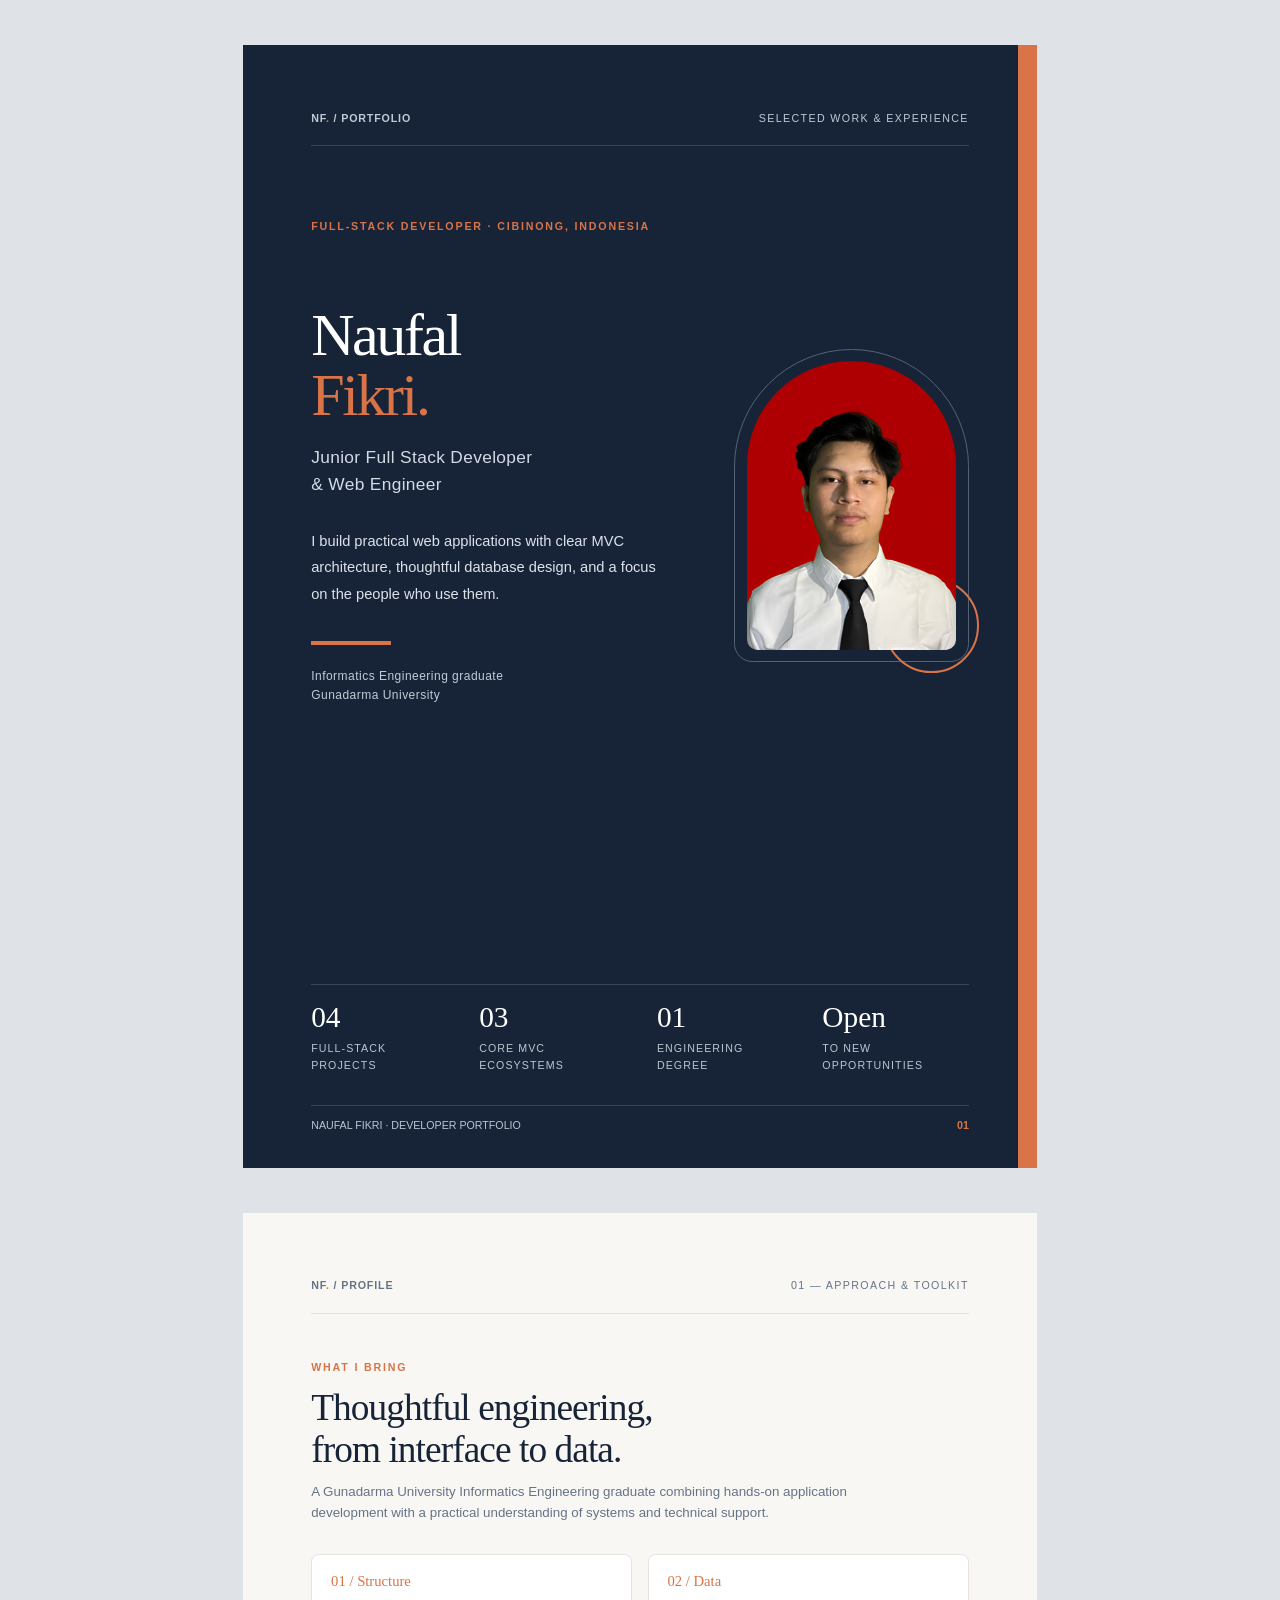
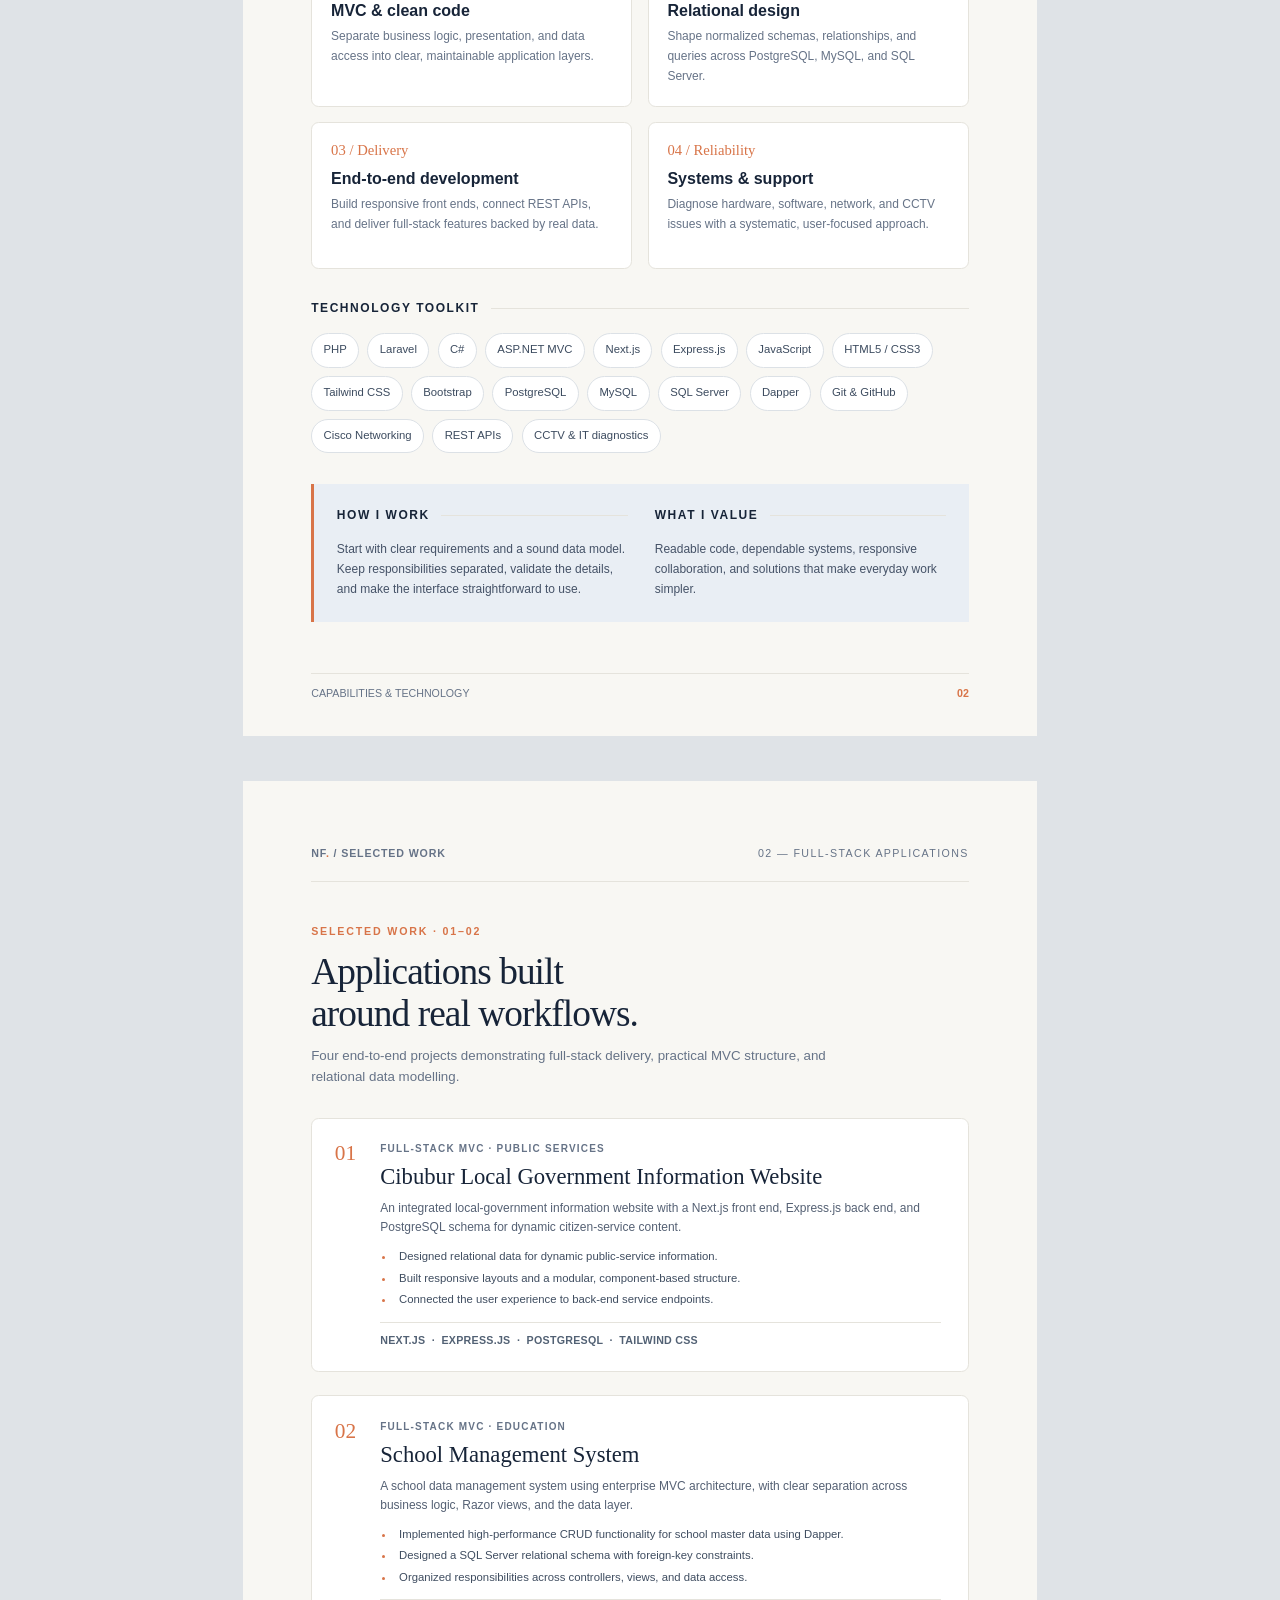
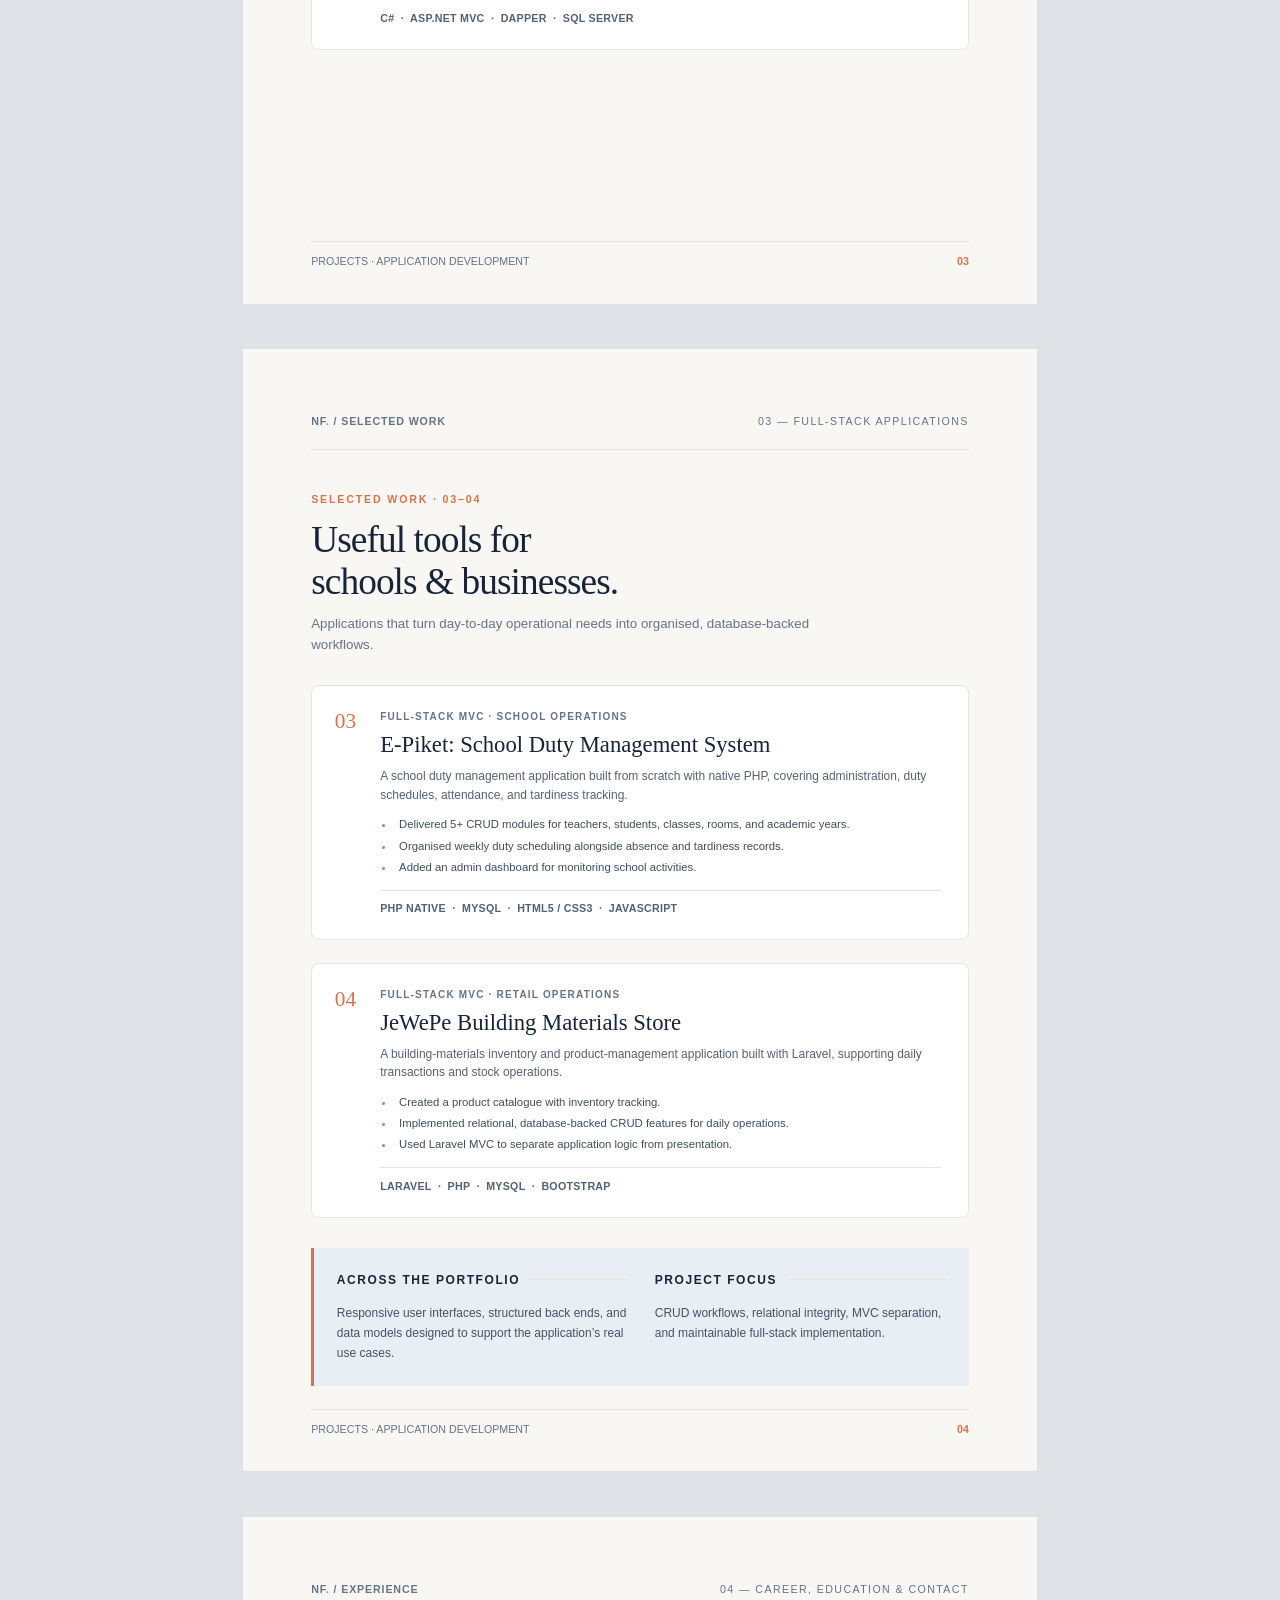
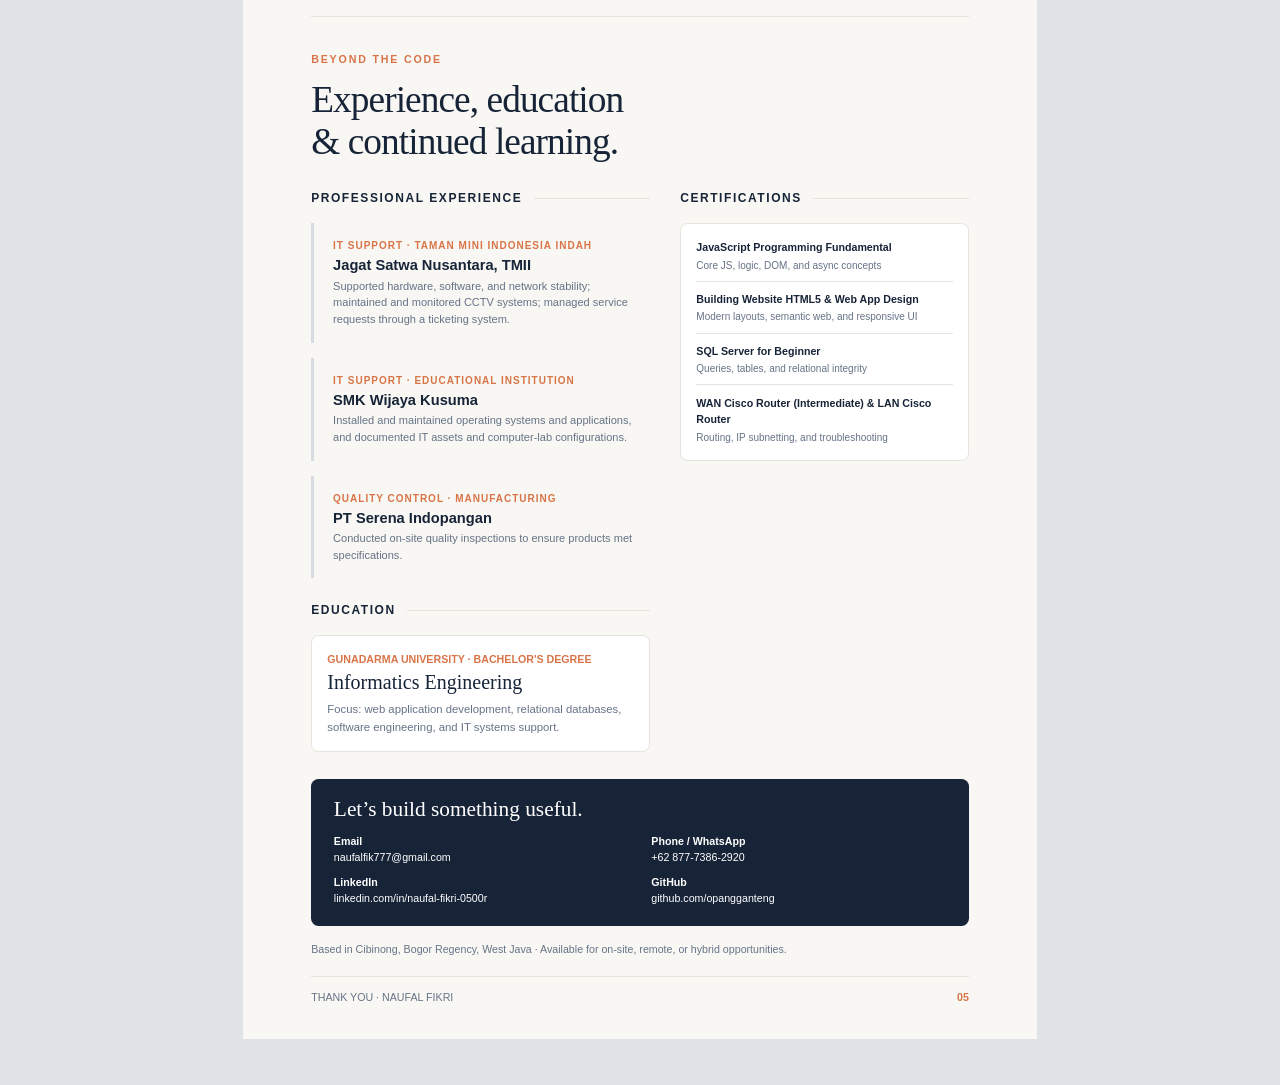
==== assets/docs/Naufal_Fikri_Portfolio_Editorial.html @ 7c98cf2c "update porto Perbarui portofolio, dokumen lamaran, sertifikat, dan aset situs.  Co-authored-by: Copi" ====
<!DOCTYPE html>
<html lang="en">
<head>
  <meta charset="UTF-8">
  <meta name="viewport" content="width=device-width, initial-scale=1.0">
  <title>Naufal Fikri — Selected Work &amp; Experience</title>
  <style>
    :root {
      color-scheme: light;
      --ink: #172438;
      --muted: #667387;
      --paper: #f8f7f3;
      --white: #fff;
      --line: #e5e3dc;
      --accent: #d87448;
      --accent-soft: #f6e8df;
      --blue-soft: #e9eef4;
      --serif: Georgia, "Times New Roman", serif;
      --sans: "Segoe UI", Arial, sans-serif;
    }

    * { box-sizing: border-box; }
    html, body { margin: 0; padding: 0; }
    body {
      background: #dfe3e7;
      color: var(--ink);
      font: 10pt/1.55 var(--sans);
      -webkit-print-color-adjust: exact;
      print-color-adjust: exact;
    }

    .page {
      position: relative;
      width: 210mm;
      height: 297mm;
      margin: 12mm auto;
      padding: 17mm 18mm 18mm;
      overflow: hidden;
      background: var(--paper);
      page-break-after: always;
      break-after: page;
    }

    .page:last-child { page-break-after: auto; break-after: auto; }
    .page.dark { background: var(--ink); color: #fff; }
    .page-head, .page-foot {
      display: flex;
      align-items: center;
      justify-content: space-between;
    }

    .page-head {
      padding-bottom: 5mm;
      border-bottom: 1px solid var(--line);
      color: var(--muted);
      font-size: 8pt;
      letter-spacing: .13em;
      text-transform: uppercase;
    }

    .dark .page-head { border-color: #344154; color: #c0cad5; }
    .wordmark { color: inherit; font-weight: 700; letter-spacing: .08em; }
    .wordmark b { color: var(--accent); }
    .page-foot {
      position: absolute;
      right: 18mm;
      bottom: 9mm;
      left: 18mm;
      padding-top: 3mm;
      border-top: 1px solid var(--line);
      color: var(--muted);
      font-size: 8pt;
    }

    .dark .page-foot { border-color: #344154; color: #bbc5d1; }
    .page-number { color: var(--accent); font-weight: 700; }
    .eyebrow {
      margin: 0 0 3mm;
      color: var(--accent);
      font-size: 8pt;
      font-weight: 700;
      letter-spacing: .17em;
      text-transform: uppercase;
    }

    h1, h2, h3, p { margin-top: 0; }
    h1, h2, h3 { line-height: 1.12; }
    h1, h2 { font-family: var(--serif); font-weight: 500; }
    h2 { margin-bottom: 3mm; font-size: 28pt; letter-spacing: -.025em; }
    h3 { margin-bottom: 2mm; font-size: 12pt; }
    p { margin-bottom: 0; }
    a { color: inherit; text-decoration: none; }

    .cover-accent {
      position: absolute;
      top: 0;
      right: 0;
      width: 5mm;
      height: 100%;
      background: var(--accent);
    }

    .cover-main { padding-top: 19mm; }
    .cover-grid {
      display: grid;
      grid-template-columns: 1fr 62mm;
      align-items: center;
      gap: 13mm;
      margin-top: 19mm;
    }

    .cover h1 {
      margin: 0 0 5mm;
      font-size: 45pt;
      letter-spacing: -.04em;
      line-height: .99;
    }

    .cover h1 span { color: var(--accent); }
    .role {
      margin-bottom: 8mm;
      color: #d3dbe4;
      font-size: 13pt;
      font-weight: 500;
      letter-spacing: .02em;
    }

    .intro {
      max-width: 96mm;
      color: #dce2e9;
      font-size: 11pt;
      line-height: 1.8;
    }

    .portrait-frame {
      position: relative;
      height: 83mm;
      padding: 3mm;
      border: 1px solid #566274;
      border-radius: 32mm 32mm 5mm 5mm;
    }

    .portrait-frame::after {
      position: absolute;
      right: -3mm;
      bottom: -3mm;
      z-index: 0;
      width: 24mm;
      height: 24mm;
      border: 2px solid var(--accent);
      border-radius: 50%;
      content: "";
    }

    .portrait-frame img {
      position: relative;
      z-index: 1;
      width: 100%;
      height: 100%;
      border-radius: 29mm 29mm 3mm 3mm;
      object-fit: cover;
      object-position: center 22%;
    }

    .cover-rule { width: 21mm; height: 1mm; margin: 9mm 0 6mm; background: var(--accent); }
    .cover-meta { color: #c2ccd7; font-size: 9pt; letter-spacing: .04em; }
    .cover-bottom {
      position: absolute;
      right: 18mm;
      bottom: 25mm;
      left: 18mm;
      display: flex;
      justify-content: space-between;
      gap: 8mm;
      padding-top: 5mm;
      border-top: 1px solid #3a4657;
    }

    .cover-stat strong {
      display: block;
      color: #fff;
      font-family: var(--serif);
      font-size: 22pt;
      font-weight: 500;
      line-height: 1;
    }

    .cover-stat span {
      display: block;
      margin-top: 2mm;
      color: #bac5d0;
      font-size: 8pt;
      letter-spacing: .1em;
      text-transform: uppercase;
    }

    .section-intro { max-width: 145mm; margin-bottom: 8mm; color: var(--muted); font-size: 10pt; }
    .section-intro strong { color: var(--ink); }
    .strength-grid { display: grid; grid-template-columns: 1fr 1fr; gap: 4mm; }
    .strength {
      min-height: 39mm;
      padding: 5mm;
      border: 1px solid var(--line);
      border-radius: 2mm;
      background: var(--white);
    }

    .strength-index { margin-bottom: 3mm; color: var(--accent); font: 11pt var(--serif); }
    .strength p { color: var(--muted); font-size: 9pt; line-height: 1.65; }
    .subsection { margin-top: 8mm; }
    .subsection-title {
      display: flex;
      align-items: center;
      gap: 3mm;
      margin-bottom: 4mm;
      font-size: 9pt;
      font-weight: 700;
      letter-spacing: .13em;
      text-transform: uppercase;
    }

    .subsection-title::after { height: 1px; flex: 1; background: var(--line); content: ""; }
    .chip-list { display: flex; flex-wrap: wrap; gap: 2.2mm; }
    .chip {
      padding: 2mm 3mm;
      border: 1px solid #dce1e6;
      border-radius: 99px;
      background: var(--white);
      color: #3c4b5f;
      font-size: 8.5pt;
    }

    .approach {
      display: grid;
      grid-template-columns: 1fr 1fr;
      gap: 7mm;
      margin-top: 8mm;
      padding: 6mm;
      border-left: 1mm solid var(--accent);
      background: var(--blue-soft);
    }

    .approach p { color: #455267; font-size: 9pt; line-height: 1.65; }
    .project-list { display: grid; gap: 6mm; margin-top: 7mm; }
    .project {
      position: relative;
      padding: 6mm 7mm 6mm 18mm;
      border: 1px solid var(--line);
      border-radius: 2mm;
      background: var(--white);
      break-inside: avoid;
    }

    .project-number {
      position: absolute;
      top: 6mm;
      left: 6mm;
      color: var(--accent);
      font: 16pt var(--serif);
    }

    .project-type {
      margin-bottom: 2mm;
      color: var(--muted);
      font-size: 7.5pt;
      font-weight: 700;
      letter-spacing: .12em;
      text-transform: uppercase;
    }

    .project h3 { margin-bottom: 2.5mm; font-family: var(--serif); font-size: 17pt; font-weight: 500; }
    .project p { color: #556174; font-size: 9pt; line-height: 1.58; }
    .project ul { margin: 3mm 0 3.5mm; padding-left: 4mm; color: #3f4d60; font-size: 8.5pt; }
    .project li { margin: 1mm 0; padding-left: 1mm; }
    .project li::marker { color: var(--accent); }
    .project-stack {
      padding-top: 2.5mm;
      border-top: 1px solid var(--line);
      color: #526174;
      font-size: 8pt;
      font-weight: 600;
      letter-spacing: .025em;
    }

    .closing-grid { display: grid; grid-template-columns: 1.08fr .92fr; gap: 8mm; margin-top: 7mm; }
    .timeline { display: grid; gap: 4mm; }
    .experience {
      padding: 4mm 4mm 4mm 5mm;
      border-left: 1mm solid #d7dce2;
      break-inside: avoid;
    }

    .experience .role-label { color: var(--accent); font-size: 7.5pt; font-weight: 700; letter-spacing: .1em; text-transform: uppercase; }
    .experience h3 { margin: 1mm 0; font-size: 11pt; }
    .experience p { color: var(--muted); font-size: 8.3pt; line-height: 1.5; }
    .education-card, .cert-list { padding: 4mm; border: 1px solid var(--line); border-radius: 2mm; background: var(--white); }
    .education-card { margin-top: 2mm; }
    .education-card .school { color: var(--accent); font-size: 8pt; font-weight: 700; }
    .education-card h3 { margin: 1mm 0 2mm; font-family: var(--serif); font-size: 15pt; font-weight: 500; }
    .education-card p { color: var(--muted); font-size: 8.5pt; }
    .cert-list { display: grid; gap: 2.5mm; margin-top: 3mm; }
    .cert { padding-bottom: 2mm; border-bottom: 1px solid var(--line); font-size: 8pt; font-weight: 600; }
    .cert:last-child { padding-bottom: 0; border-bottom: 0; }
    .cert span { display: block; margin-top: .5mm; color: var(--muted); font-size: 7.5pt; font-weight: 400; }
    .contact-panel { margin-top: 7mm; padding: 5mm 6mm; border-radius: 2mm; background: var(--ink); color: #fff; }
    .contact-panel h3 { margin-bottom: 3mm; color: #fff; font-family: var(--serif); font-size: 16pt; font-weight: 500; }
    .contact-grid { display: grid; grid-template-columns: 1fr 1fr; gap: 2mm 6mm; color: #d7dfe8; font-size: 8pt; }
    .contact-grid b { color: #fff; }
    .contact-link { color: #fff; }
    .closing-note { margin-top: 4mm; color: var(--muted); font-size: 8pt; }

    @page { size: A4; margin: 0; }
    @media print {
      html, body { width: 210mm; height: auto; background: #fff; }
      body { font-size: 10pt; }
      .page { margin: 0; box-shadow: none; }
    }
  </style>
</head>
<body>
  <main>
    <section class="page dark cover">
      <div class="cover-accent"></div>
      <header class="page-head">
        <div class="wordmark">NF<b>.</b> / PORTFOLIO</div>
        <span>Selected work &amp; experience</span>
      </header>
      <div class="cover-main">
        <p class="eyebrow">Full-stack developer · Cibinong, Indonesia</p>
        <div class="cover-grid">
          <div>
            <h1>Naufal<br><span>Fikri.</span></h1>
            <p class="role">Junior Full Stack Developer<br>&amp; Web Engineer</p>
            <p class="intro">I build practical web applications with clear MVC architecture, thoughtful database design, and a focus on the people who use them.</p>
            <div class="cover-rule"></div>
            <p class="cover-meta">Informatics Engineering graduate<br>Gunadarma University</p>
          </div>
          <div class="portrait-frame">
            <img src="../images/pas%20foto.jpeg" alt="Portrait of Naufal Fikri">
          </div>
        </div>
      </div>
      <div class="cover-bottom">
        <div class="cover-stat"><strong>04</strong><span>Full-stack projects</span></div>
        <div class="cover-stat"><strong>03</strong><span>Core MVC ecosystems</span></div>
        <div class="cover-stat"><strong>01</strong><span>Engineering degree</span></div>
        <div class="cover-stat"><strong>Open</strong><span>To new opportunities</span></div>
      </div>
      <footer class="page-foot"><span>NAUFAL FIKRI · DEVELOPER PORTFOLIO</span><span class="page-number">01</span></footer>
    </section>

    <section class="page">
      <header class="page-head"><div class="wordmark">NF<b>.</b> / PROFILE</div><span>01 — Approach &amp; toolkit</span></header>
      <div style="padding-top: 12mm">
        <p class="eyebrow">What I bring</p>
        <h2>Thoughtful engineering,<br>from interface to data.</h2>
        <p class="section-intro">A Gunadarma University Informatics Engineering graduate combining hands-on application development with a practical understanding of systems and technical support.</p>
        <div class="strength-grid">
          <article class="strength"><div class="strength-index">01 / Structure</div><h3>MVC &amp; clean code</h3><p>Separate business logic, presentation, and data access into clear, maintainable application layers.</p></article>
          <article class="strength"><div class="strength-index">02 / Data</div><h3>Relational design</h3><p>Shape normalized schemas, relationships, and queries across PostgreSQL, MySQL, and SQL Server.</p></article>
          <article class="strength"><div class="strength-index">03 / Delivery</div><h3>End-to-end development</h3><p>Build responsive front ends, connect REST APIs, and deliver full-stack features backed by real data.</p></article>
          <article class="strength"><div class="strength-index">04 / Reliability</div><h3>Systems &amp; support</h3><p>Diagnose hardware, software, network, and CCTV issues with a systematic, user-focused approach.</p></article>
        </div>
        <div class="subsection">
          <div class="subsection-title">Technology toolkit</div>
          <div class="chip-list">
            <span class="chip">PHP</span><span class="chip">Laravel</span><span class="chip">C#</span><span class="chip">ASP.NET MVC</span>
            <span class="chip">Next.js</span><span class="chip">Express.js</span><span class="chip">JavaScript</span><span class="chip">HTML5 / CSS3</span>
            <span class="chip">Tailwind CSS</span><span class="chip">Bootstrap</span><span class="chip">PostgreSQL</span><span class="chip">MySQL</span>
            <span class="chip">SQL Server</span><span class="chip">Dapper</span><span class="chip">Git &amp; GitHub</span><span class="chip">Cisco Networking</span>
            <span class="chip">REST APIs</span><span class="chip">CCTV &amp; IT diagnostics</span>
          </div>
        </div>
        <div class="approach">
          <div><div class="subsection-title">How I work</div><p>Start with clear requirements and a sound data model. Keep responsibilities separated, validate the details, and make the interface straightforward to use.</p></div>
          <div><div class="subsection-title">What I value</div><p>Readable code, dependable systems, responsive collaboration, and solutions that make everyday work simpler.</p></div>
        </div>
      </div>
      <footer class="page-foot"><span>CAPABILITIES &amp; TECHNOLOGY</span><span class="page-number">02</span></footer>
    </section>

    <section class="page">
      <header class="page-head"><div class="wordmark">NF<b>.</b> / SELECTED WORK</div><span>02 — Full-stack applications</span></header>
      <div style="padding-top: 11mm">
        <p class="eyebrow">Selected work · 01–02</p>
        <h2>Applications built<br>around real workflows.</h2>
        <p class="section-intro">Four end-to-end projects demonstrating full-stack delivery, practical MVC structure, and relational data modelling.</p>
        <div class="project-list">
          <article class="project">
            <div class="project-number">01</div>
            <div class="project-type">Full-stack MVC · Public services</div>
            <h3>Cibubur Local Government Information Website</h3>
            <p>An integrated local-government information website with a Next.js front end, Express.js back end, and PostgreSQL schema for dynamic citizen-service content.</p>
            <ul><li>Designed relational data for dynamic public-service information.</li><li>Built responsive layouts and a modular, component-based structure.</li><li>Connected the user experience to back-end service endpoints.</li></ul>
            <div class="project-stack">NEXT.JS &nbsp;·&nbsp; EXPRESS.JS &nbsp;·&nbsp; POSTGRESQL &nbsp;·&nbsp; TAILWIND CSS</div>
          </article>
          <article class="project">
            <div class="project-number">02</div>
            <div class="project-type">Full-stack MVC · Education</div>
            <h3>School Management System</h3>
            <p>A school data management system using enterprise MVC architecture, with clear separation across business logic, Razor views, and the data layer.</p>
            <ul><li>Implemented high-performance CRUD functionality for school master data using Dapper.</li><li>Designed a SQL Server relational schema with foreign-key constraints.</li><li>Organized responsibilities across controllers, views, and data access.</li></ul>
            <div class="project-stack">C# &nbsp;·&nbsp; ASP.NET MVC &nbsp;·&nbsp; DAPPER &nbsp;·&nbsp; SQL SERVER</div>
          </article>
        </div>
      </div>
      <footer class="page-foot"><span>PROJECTS · APPLICATION DEVELOPMENT</span><span class="page-number">03</span></footer>
    </section>

    <section class="page">
      <header class="page-head"><div class="wordmark">NF<b>.</b> / SELECTED WORK</div><span>03 — Full-stack applications</span></header>
      <div style="padding-top: 11mm">
        <p class="eyebrow">Selected work · 03–04</p>
        <h2>Useful tools for<br>schools &amp; businesses.</h2>
        <p class="section-intro">Applications that turn day-to-day operational needs into organised, database-backed workflows.</p>
        <div class="project-list">
          <article class="project">
            <div class="project-number">03</div>
            <div class="project-type">Full-stack MVC · School operations</div>
            <h3>E-Piket: School Duty Management System</h3>
            <p>A school duty management application built from scratch with native PHP, covering administration, duty schedules, attendance, and tardiness tracking.</p>
            <ul><li>Delivered 5+ CRUD modules for teachers, students, classes, rooms, and academic years.</li><li>Organised weekly duty scheduling alongside absence and tardiness records.</li><li>Added an admin dashboard for monitoring school activities.</li></ul>
            <div class="project-stack">PHP NATIVE &nbsp;·&nbsp; MYSQL &nbsp;·&nbsp; HTML5 / CSS3 &nbsp;·&nbsp; JAVASCRIPT</div>
          </article>
          <article class="project">
            <div class="project-number">04</div>
            <div class="project-type">Full-stack MVC · Retail operations</div>
            <h3>JeWePe Building Materials Store</h3>
            <p>A building-materials inventory and product-management application built with Laravel, supporting daily transactions and stock operations.</p>
            <ul><li>Created a product catalogue with inventory tracking.</li><li>Implemented relational, database-backed CRUD features for daily operations.</li><li>Used Laravel MVC to separate application logic from presentation.</li></ul>
            <div class="project-stack">LARAVEL &nbsp;·&nbsp; PHP &nbsp;·&nbsp; MYSQL &nbsp;·&nbsp; BOOTSTRAP</div>
          </article>
        </div>
        <div class="approach">
          <div><div class="subsection-title">Across the portfolio</div><p>Responsive user interfaces, structured back ends, and data models designed to support the application’s real use cases.</p></div>
          <div><div class="subsection-title">Project focus</div><p>CRUD workflows, relational integrity, MVC separation, and maintainable full-stack implementation.</p></div>
        </div>
      </div>
      <footer class="page-foot"><span>PROJECTS · APPLICATION DEVELOPMENT</span><span class="page-number">04</span></footer>
    </section>

    <section class="page">
      <header class="page-head"><div class="wordmark">NF<b>.</b> / EXPERIENCE</div><span>04 — Career, education &amp; contact</span></header>
      <div style="padding-top: 9mm">
        <p class="eyebrow">Beyond the code</p>
        <h2>Experience, education<br>&amp; continued learning.</h2>
        <div class="closing-grid">
          <div>
            <div class="subsection-title">Professional experience</div>
            <div class="timeline">
              <article class="experience"><div class="role-label">IT Support · Taman Mini Indonesia Indah</div><h3>Jagat Satwa Nusantara, TMII</h3><p>Supported hardware, software, and network stability; maintained and monitored CCTV systems; managed service requests through a ticketing system.</p></article>
              <article class="experience"><div class="role-label">IT Support · Educational institution</div><h3>SMK Wijaya Kusuma</h3><p>Installed and maintained operating systems and applications, and documented IT assets and computer-lab configurations.</p></article>
              <article class="experience"><div class="role-label">Quality Control · Manufacturing</div><h3>PT Serena Indopangan</h3><p>Conducted on-site quality inspections to ensure products met specifications.</p></article>
            </div>
            <div class="subsection-title" style="margin-top: 6mm">Education</div>
            <div class="education-card"><div class="school">GUNADARMA UNIVERSITY · BACHELOR'S DEGREE</div><h3>Informatics Engineering</h3><p>Focus: web application development, relational databases, software engineering, and IT systems support.</p></div>
          </div>
          <div>
            <div class="subsection-title">Certifications</div>
            <div class="cert-list">
              <div class="cert">JavaScript Programming Fundamental<span>Core JS, logic, DOM, and async concepts</span></div>
              <div class="cert">Building Website HTML5 &amp; Web App Design<span>Modern layouts, semantic web, and responsive UI</span></div>
              <div class="cert">SQL Server for Beginner<span>Queries, tables, and relational integrity</span></div>
              <div class="cert">WAN Cisco Router (Intermediate) &amp; LAN Cisco Router<span>Routing, IP subnetting, and troubleshooting</span></div>
            </div>
          </div>
        </div>
        <div class="contact-panel">
          <h3>Let’s build something useful.</h3>
          <div class="contact-grid">
            <div><b>Email</b><br><a class="contact-link" href="mailto:naufalfik777@gmail.com">naufalfik777@gmail.com</a></div>
            <div><b>Phone / WhatsApp</b><br><a class="contact-link" href="https://wa.me/6287773862920">+62 877-7386-2920</a></div>
            <div><b>LinkedIn</b><br><a class="contact-link" href="https://linkedin.com/in/naufal-fikri-0500r">linkedin.com/in/naufal-fikri-0500r</a></div>
            <div><b>GitHub</b><br><a class="contact-link" href="https://github.com/opangganteng">github.com/opangganteng</a></div>
          </div>
        </div>
        <p class="closing-note">Based in Cibinong, Bogor Regency, West Java · Available for on-site, remote, or hybrid opportunities.</p>
      </div>
      <footer class="page-foot"><span>THANK YOU · NAUFAL FIKRI</span><span class="page-number">05</span></footer>
    </section>
  </main>
</body>
</html>
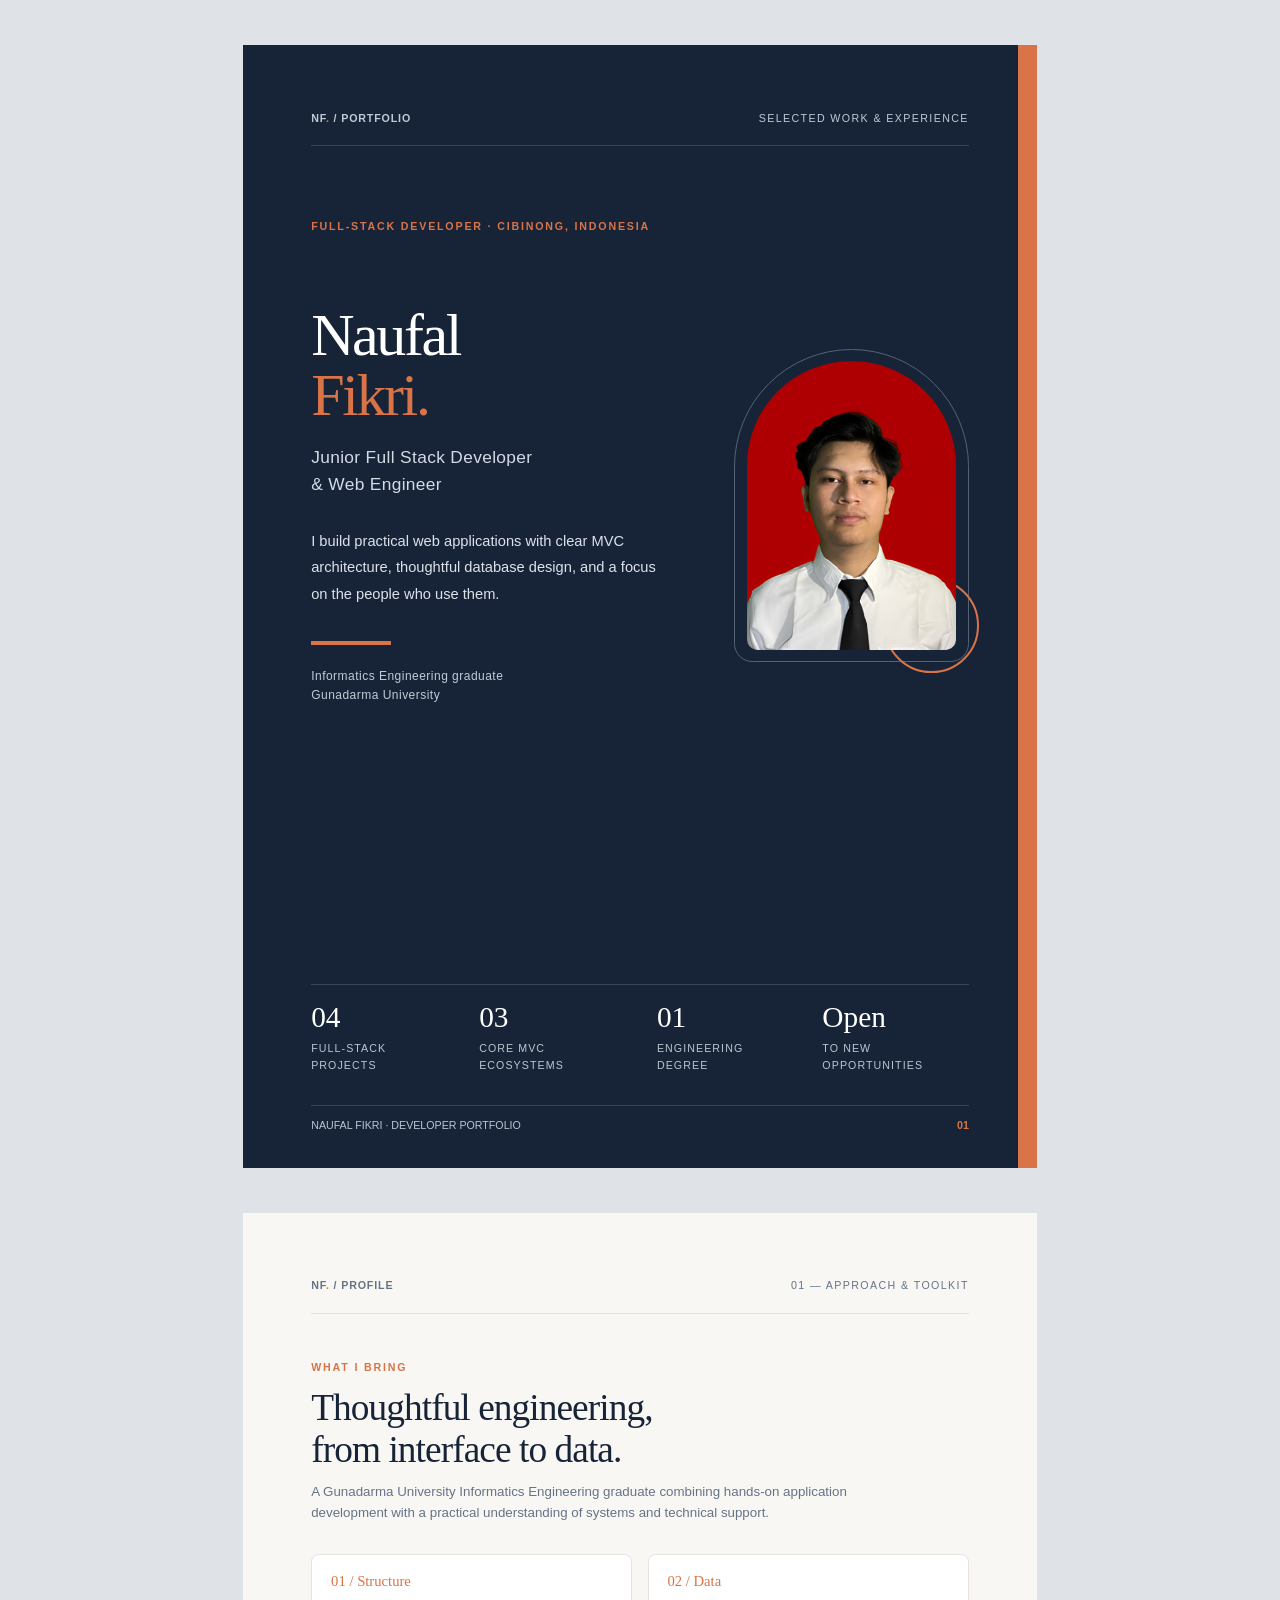
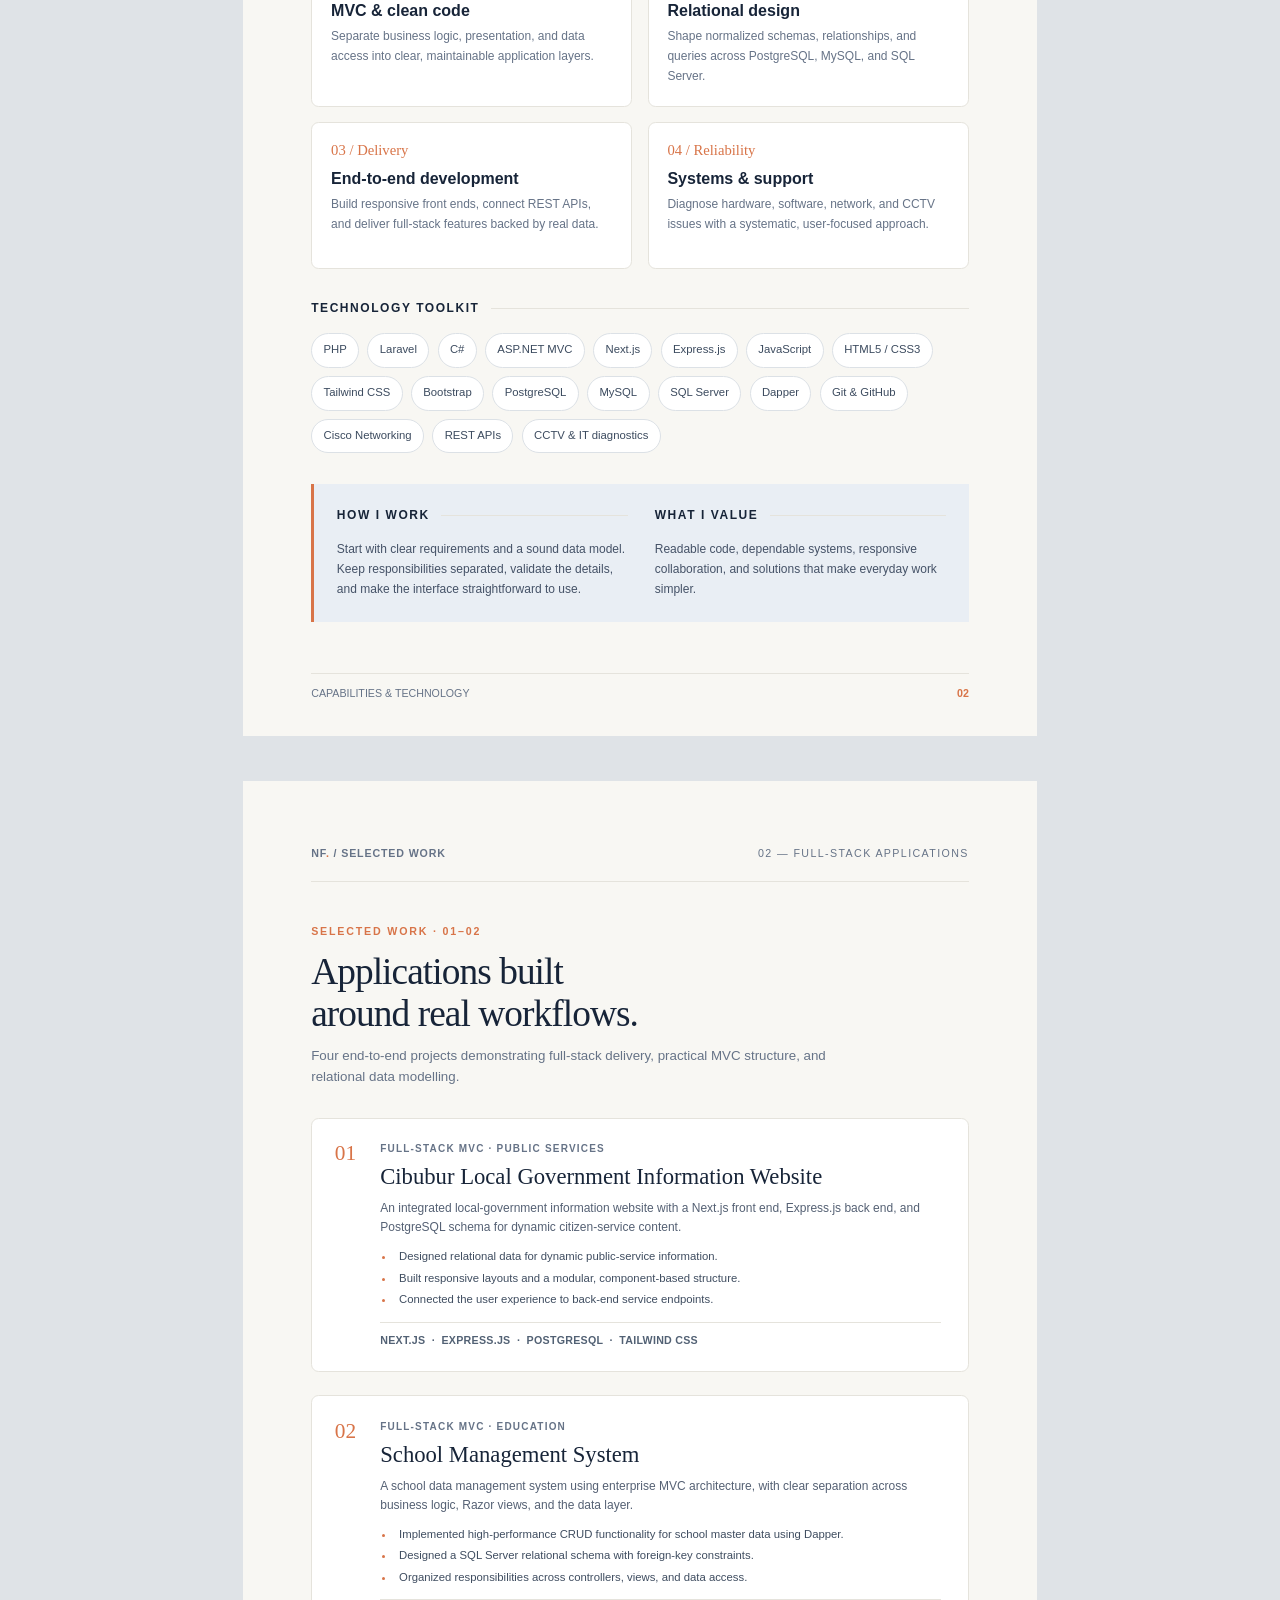
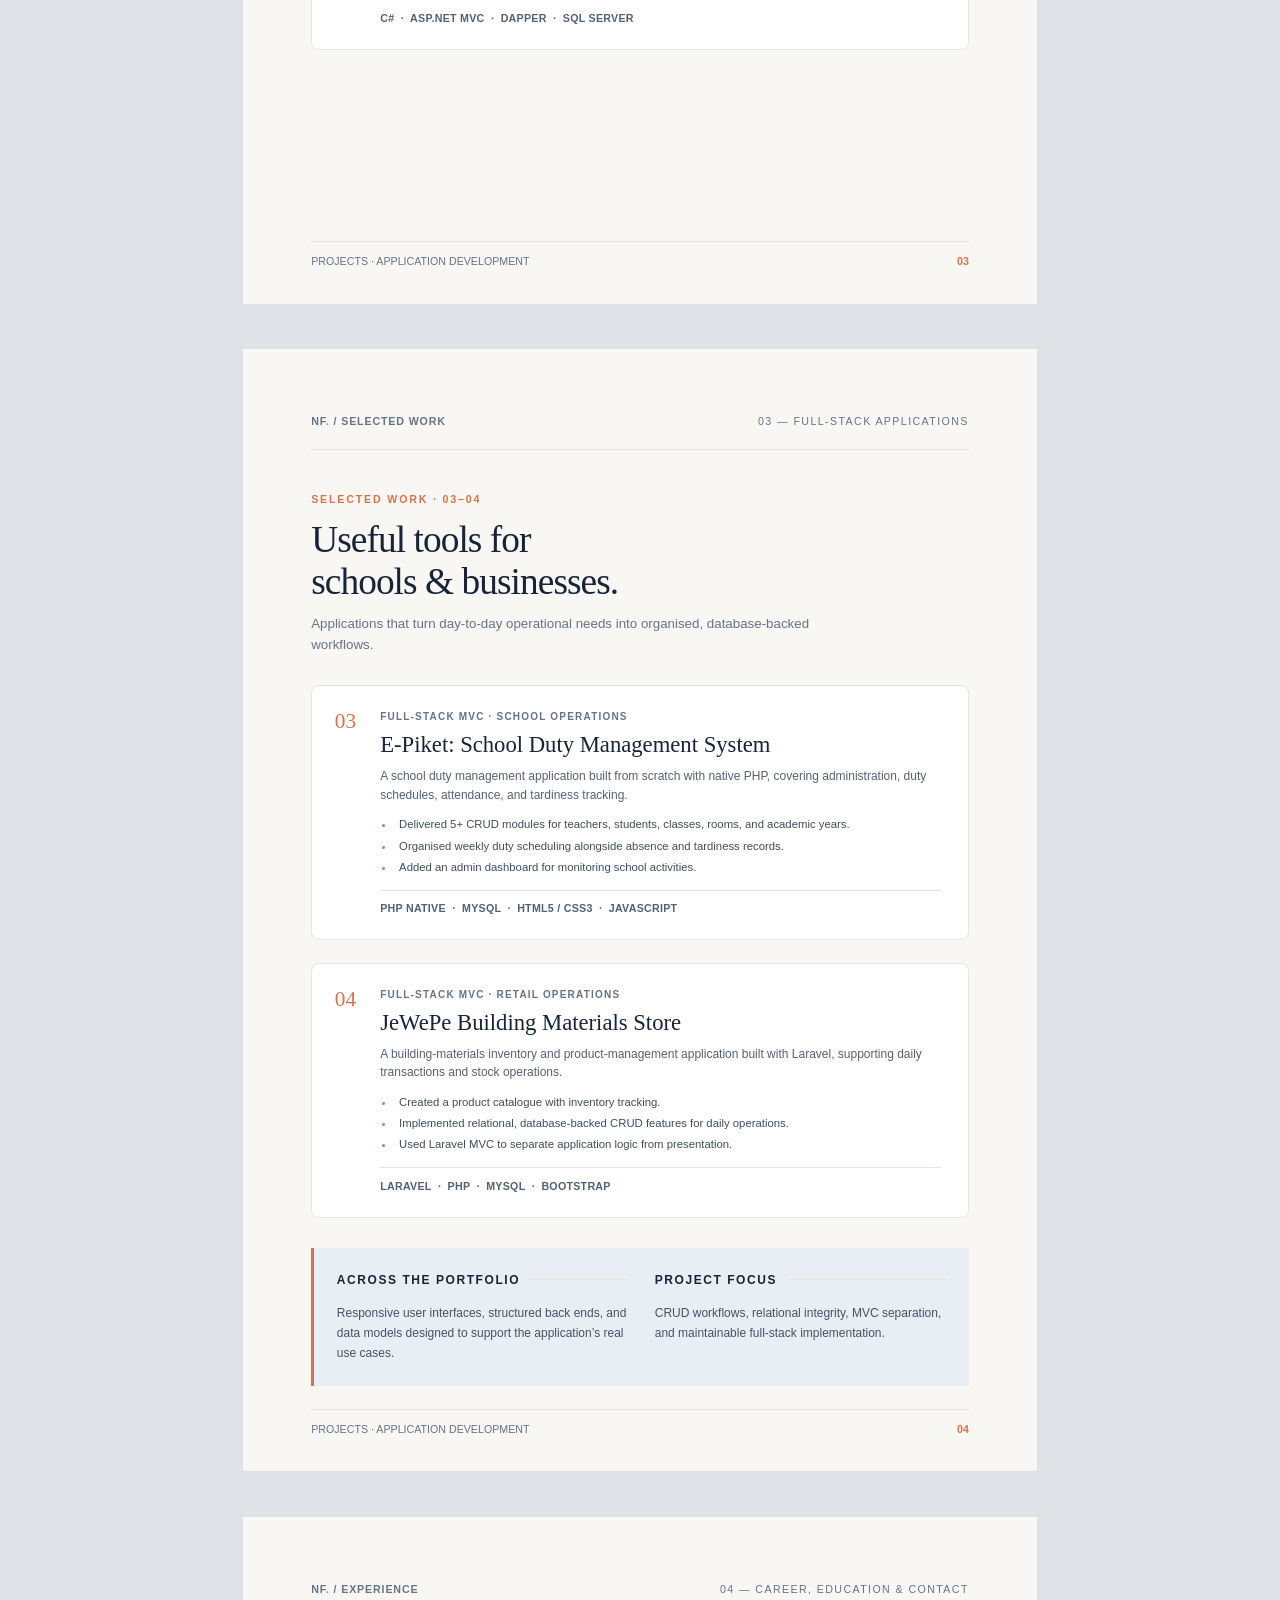
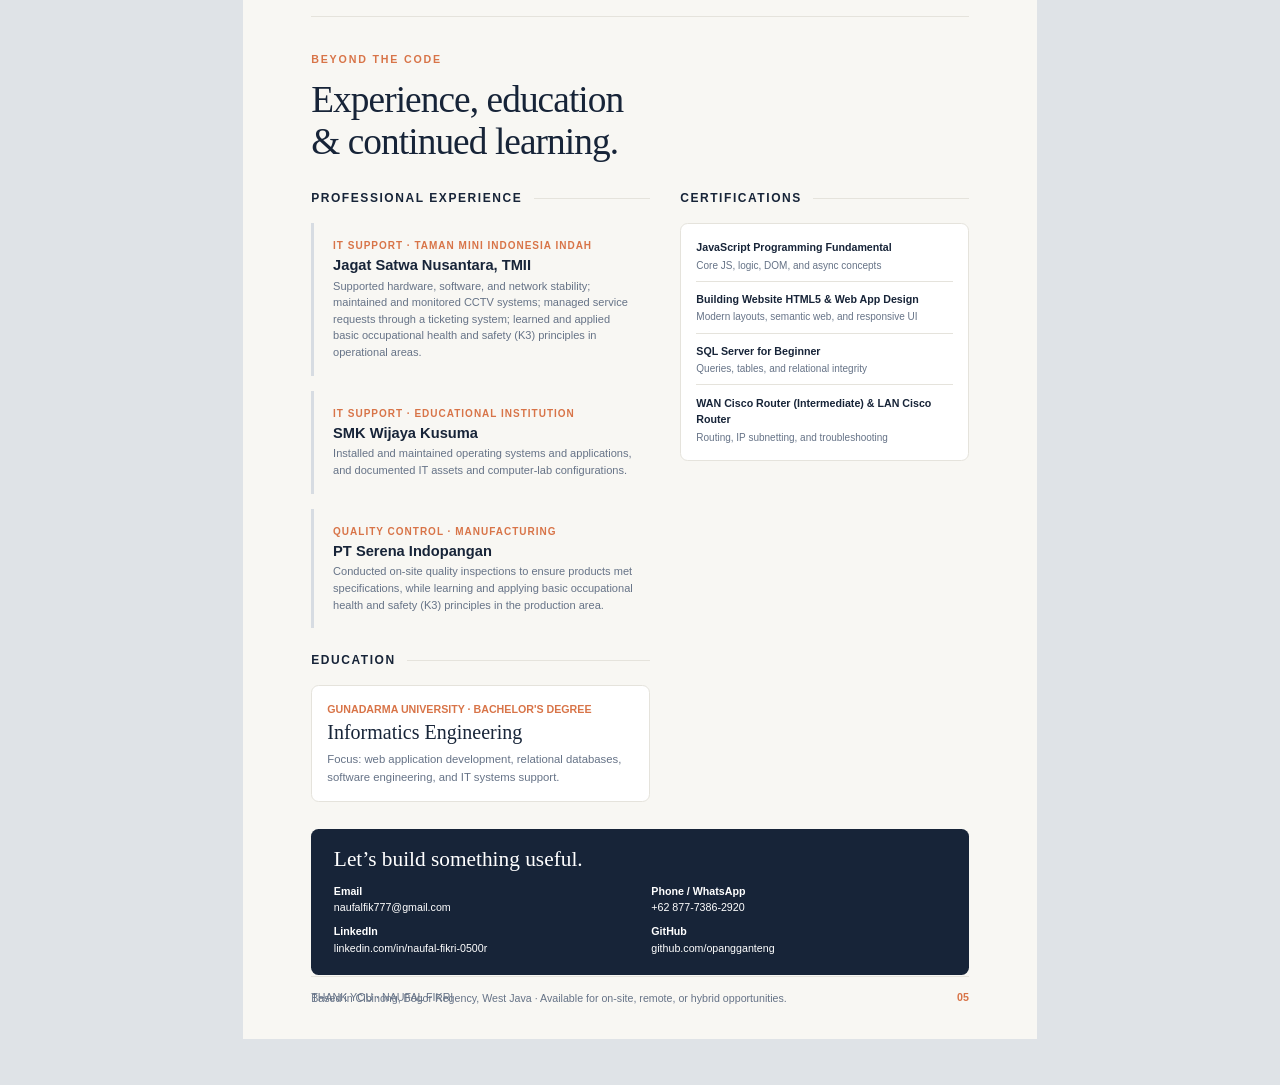
==== commit 6eeeecdc: "Update portfolio summary and K3 experience Co-authored-by: Copilot <223556219+Copilot@users.noreply." ====
--- a/assets/docs/Naufal_Fikri_Portfolio_Editorial.html
+++ b/assets/docs/Naufal_Fikri_Portfolio_Editorial.html
@@ -448,9 +448,9 @@
           <div>
             <div class="subsection-title">Professional experience</div>
             <div class="timeline">
-              <article class="experience"><div class="role-label">IT Support · Taman Mini Indonesia Indah</div><h3>Jagat Satwa Nusantara, TMII</h3><p>Supported hardware, software, and network stability; maintained and monitored CCTV systems; managed service requests through a ticketing system.</p></article>
+              <article class="experience"><div class="role-label">IT Support · Taman Mini Indonesia Indah</div><h3>Jagat Satwa Nusantara, TMII</h3><p>Supported hardware, software, and network stability; maintained and monitored CCTV systems; managed service requests through a ticketing system; learned and applied basic occupational health and safety (K3) principles in operational areas.</p></article>
               <article class="experience"><div class="role-label">IT Support · Educational institution</div><h3>SMK Wijaya Kusuma</h3><p>Installed and maintained operating systems and applications, and documented IT assets and computer-lab configurations.</p></article>
-              <article class="experience"><div class="role-label">Quality Control · Manufacturing</div><h3>PT Serena Indopangan</h3><p>Conducted on-site quality inspections to ensure products met specifications.</p></article>
+              <article class="experience"><div class="role-label">Quality Control · Manufacturing</div><h3>PT Serena Indopangan</h3><p>Conducted on-site quality inspections to ensure products met specifications, while learning and applying basic occupational health and safety (K3) principles in the production area.</p></article>
             </div>
             <div class="subsection-title" style="margin-top: 6mm">Education</div>
             <div class="education-card"><div class="school">GUNADARMA UNIVERSITY · BACHELOR'S DEGREE</div><h3>Informatics Engineering</h3><p>Focus: web application development, relational databases, software engineering, and IT systems support.</p></div>
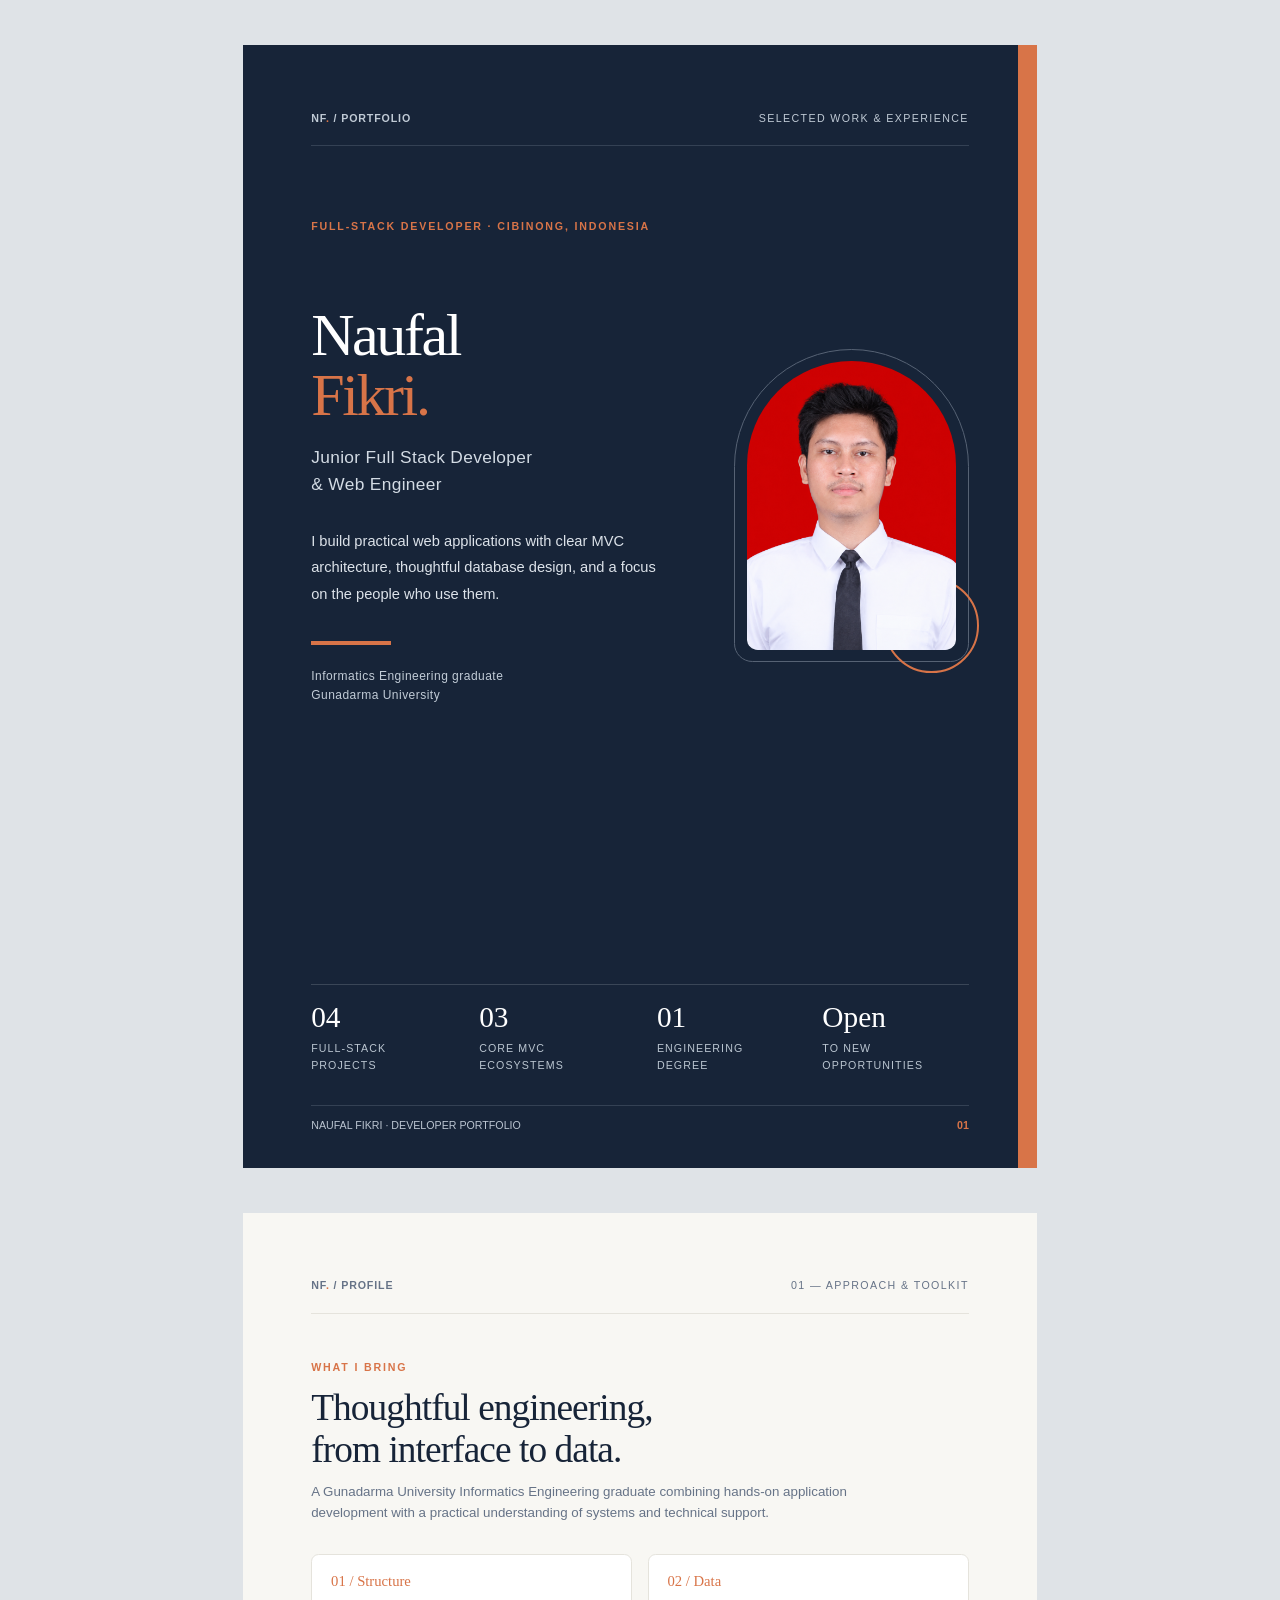
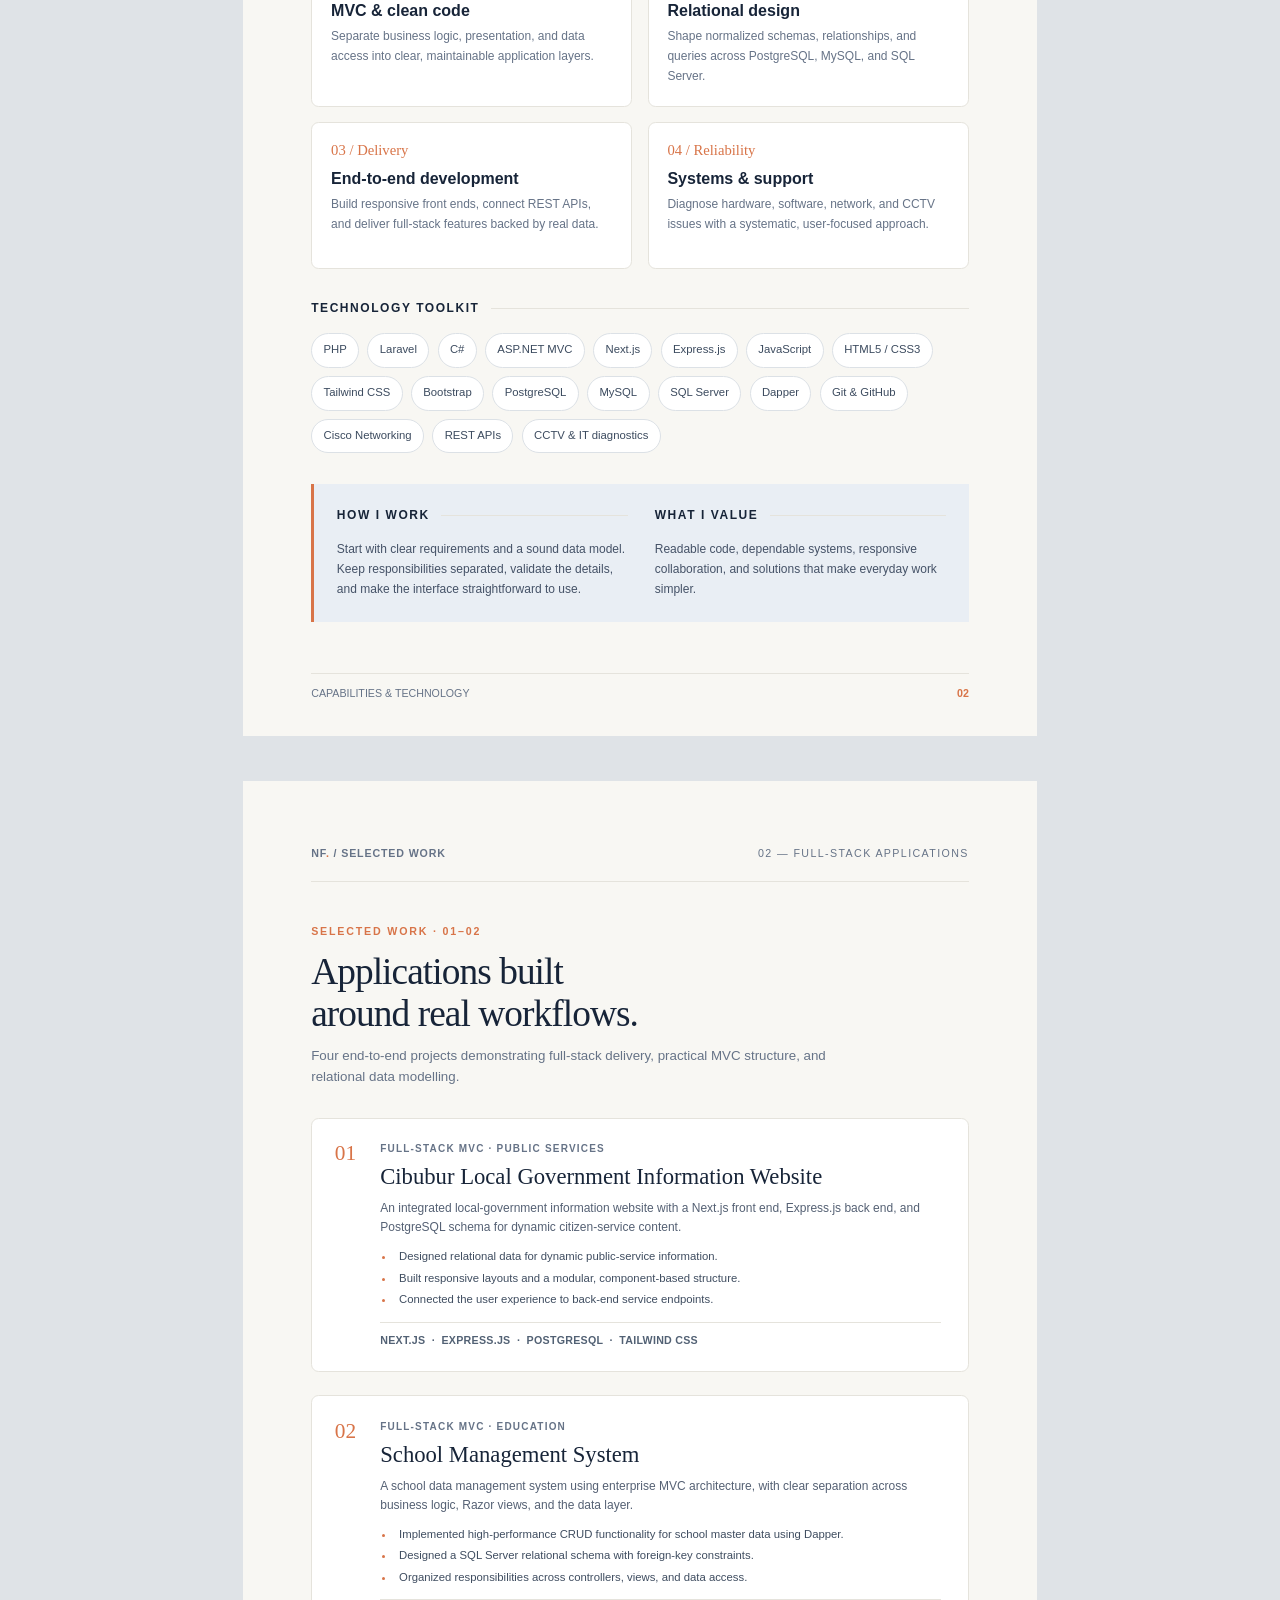
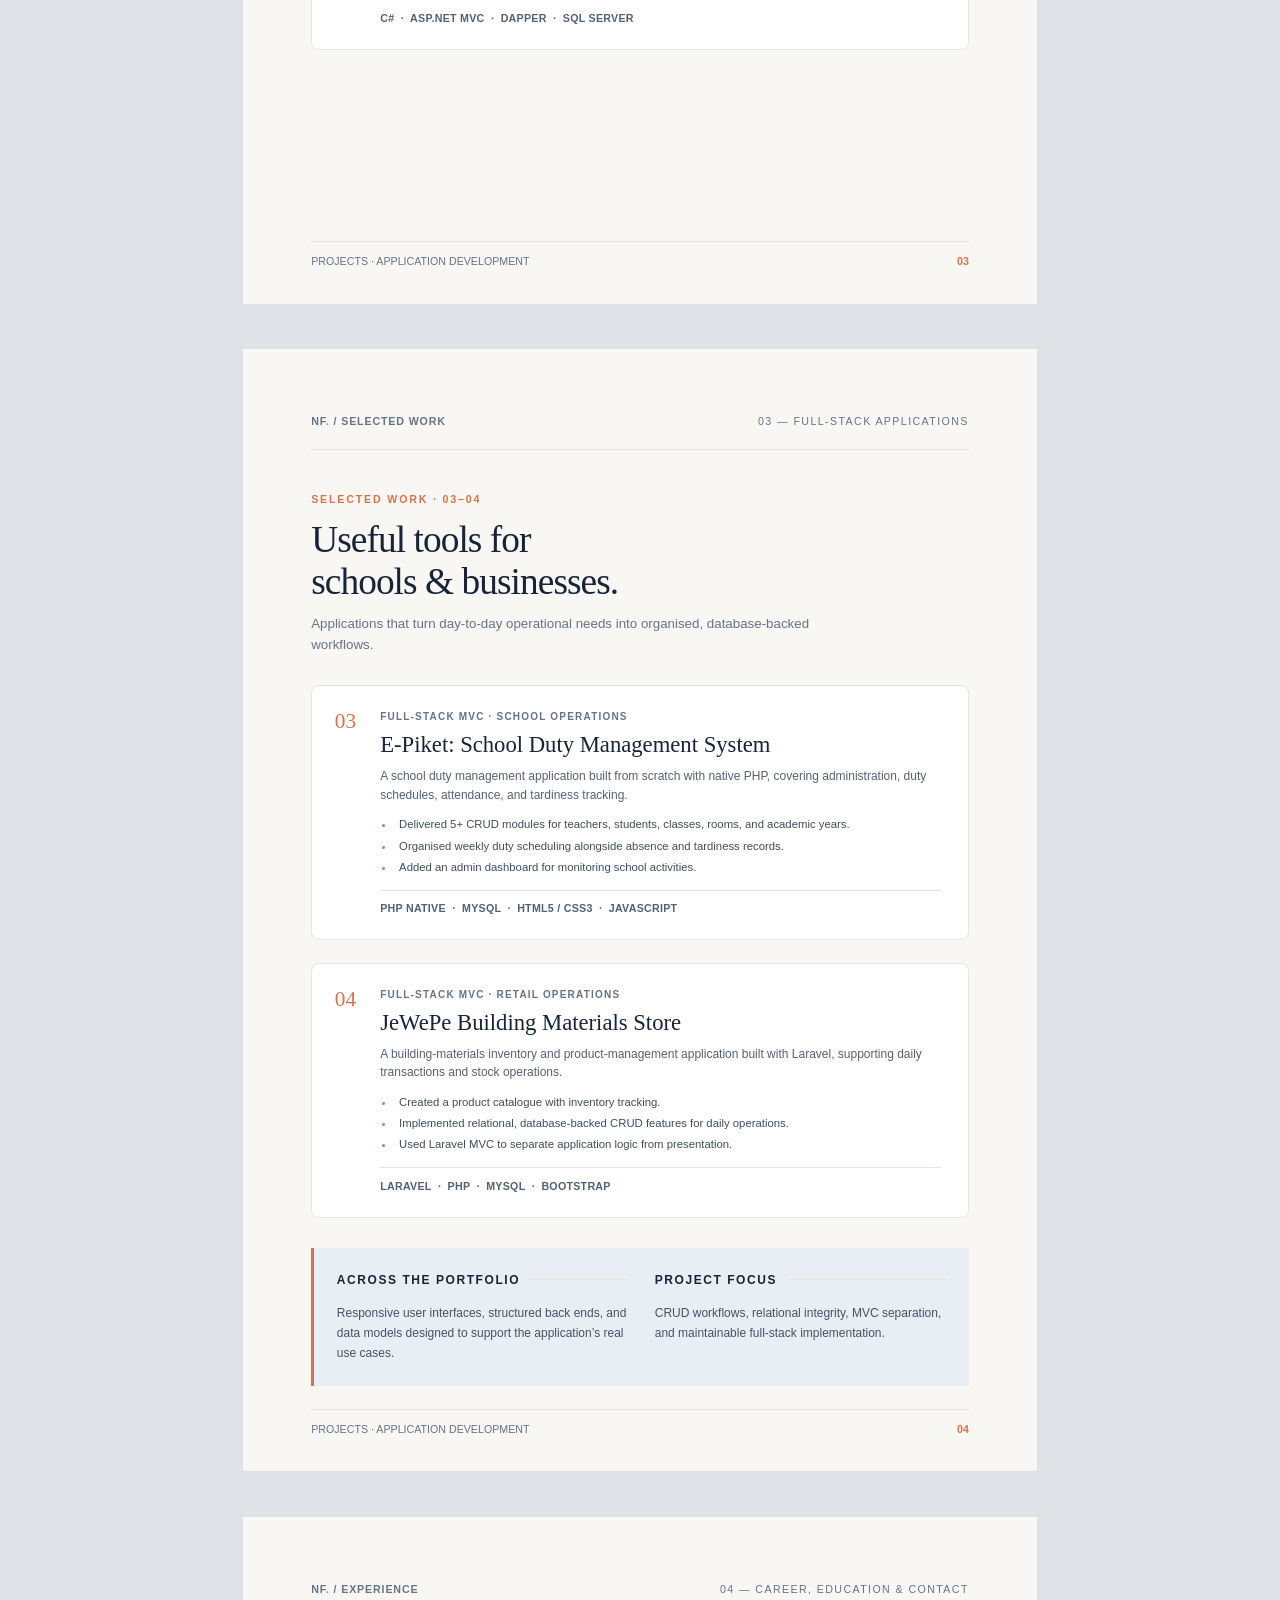
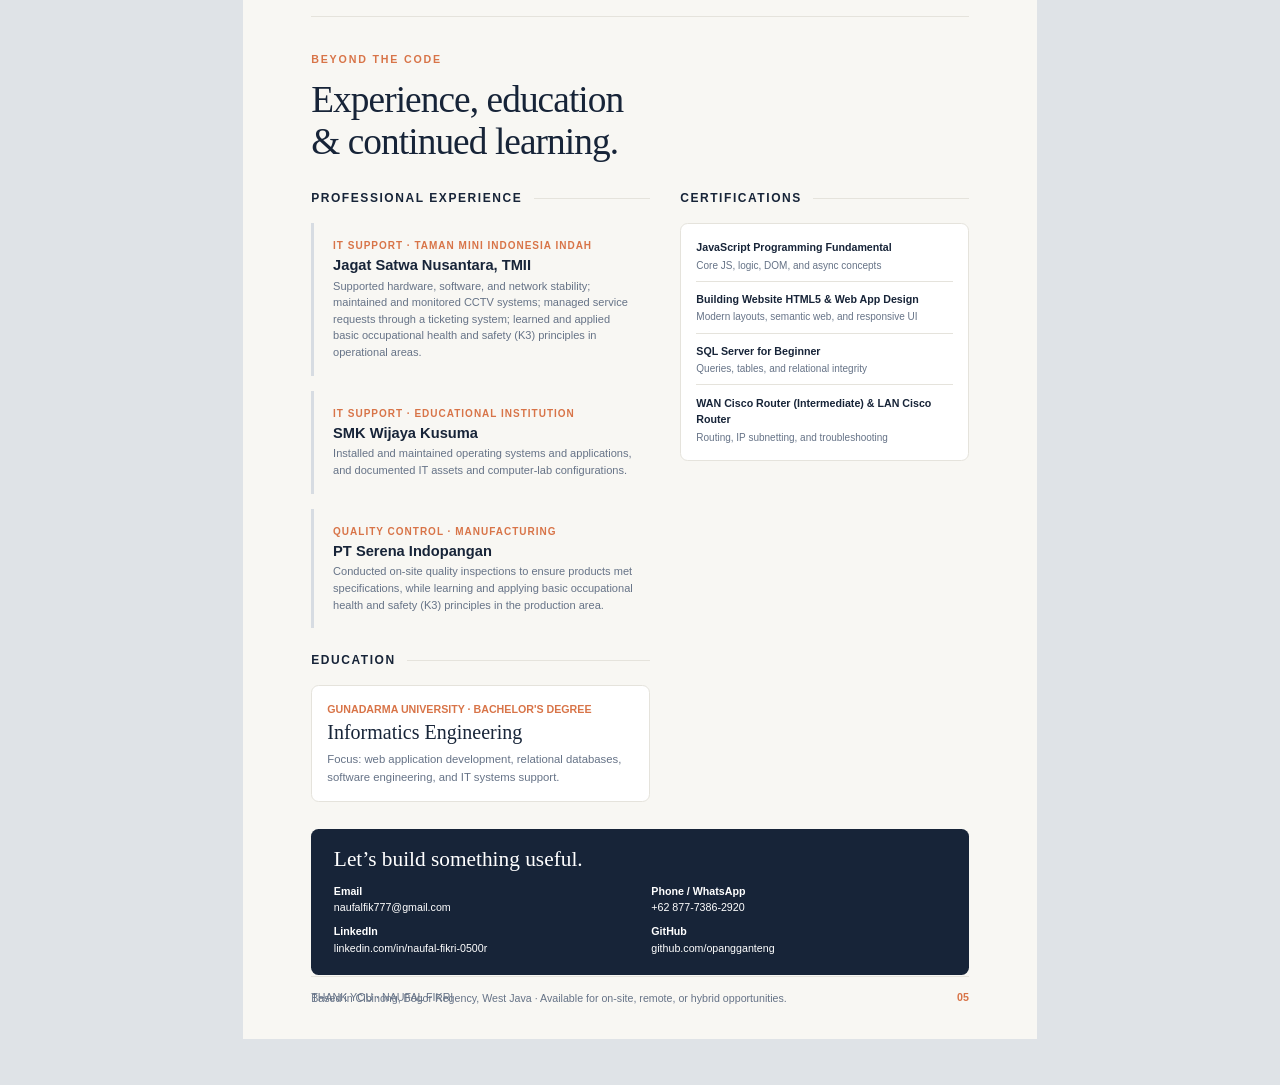
==== commit 7b969cf9: "Update portfolio and ATS resume Co-authored-by: Copilot <223556219+Copilot@users.noreply.github.com>" ====
--- a/assets/docs/Naufal_Fikri_Portfolio_Editorial.html
+++ b/assets/docs/Naufal_Fikri_Portfolio_Editorial.html
@@ -336,7 +336,7 @@
             <p class="cover-meta">Informatics Engineering graduate<br>Gunadarma University</p>
           </div>
           <div class="portrait-frame">
-            <img src="../images/pas%20foto.jpeg" alt="Portrait of Naufal Fikri">
+            <img src="../images/naufal-fikri-formal.png" alt="Portrait of Naufal Fikri">
           </div>
         </div>
       </div>
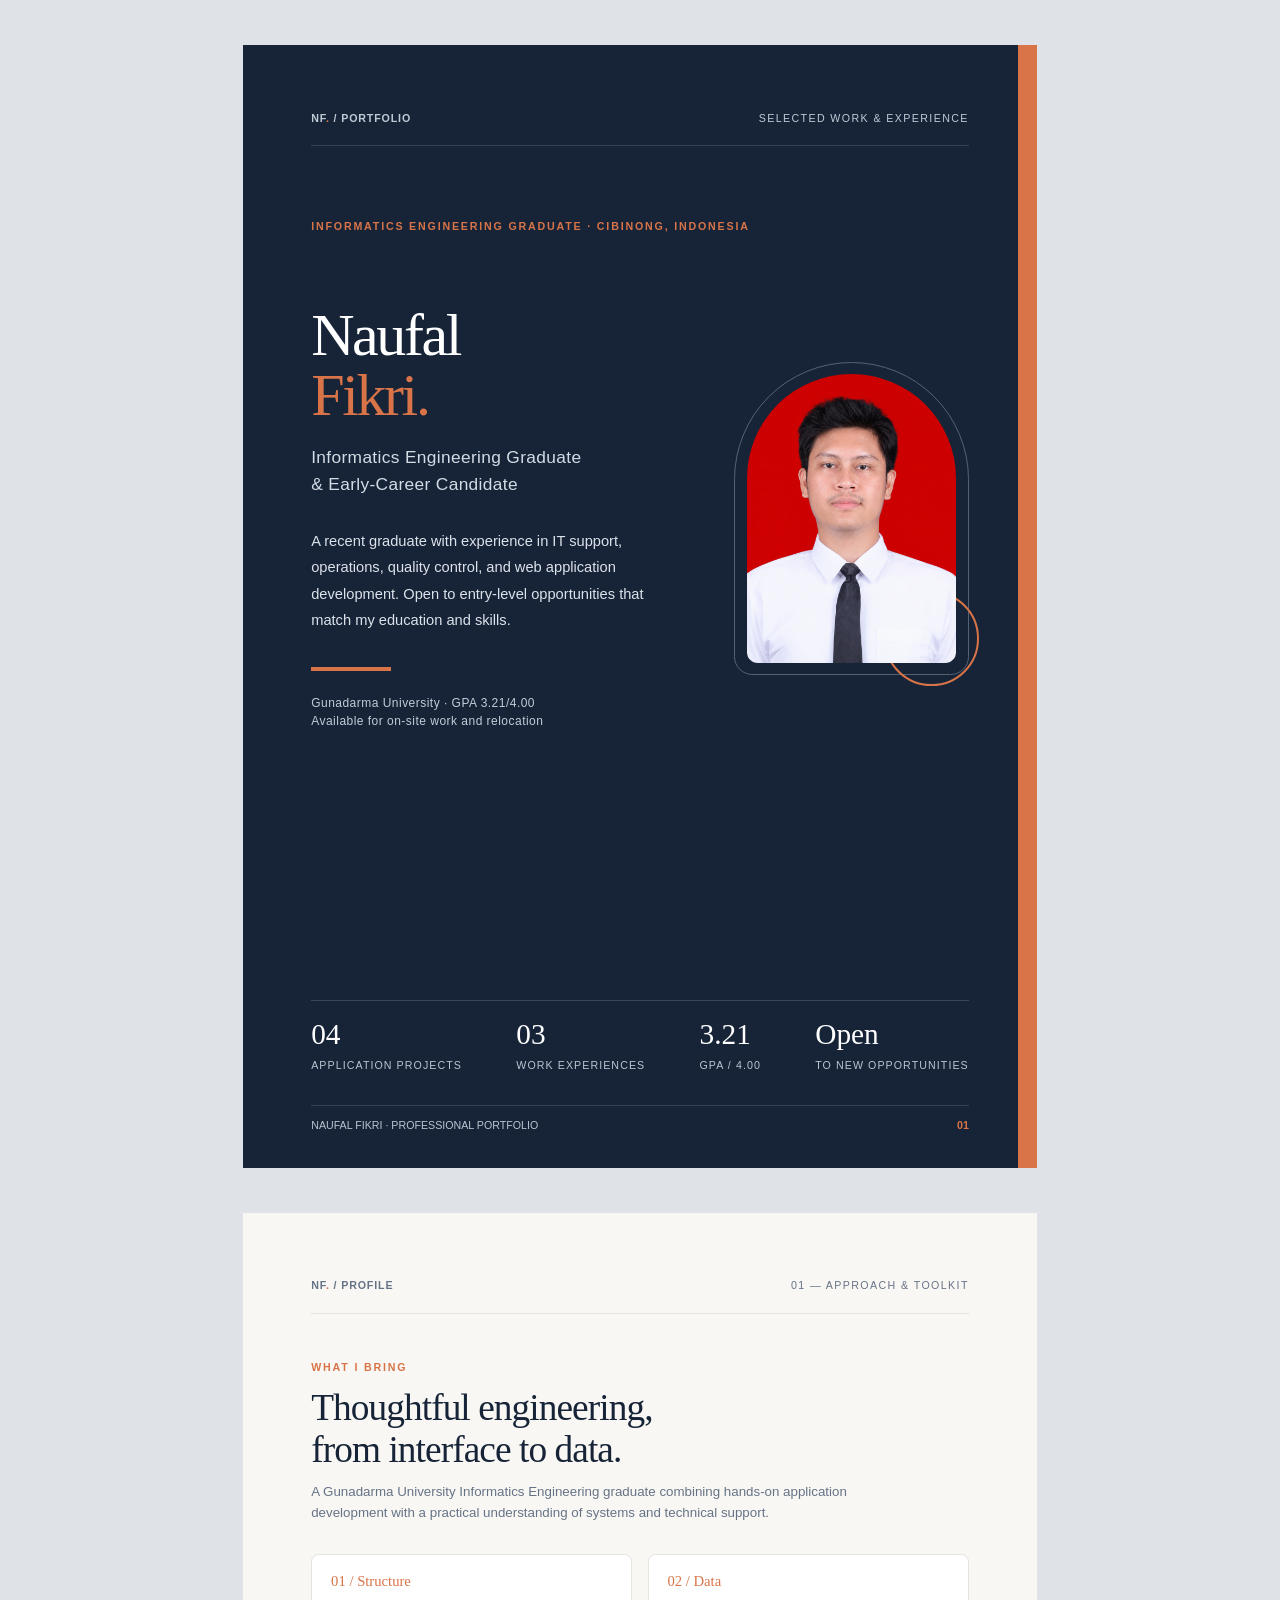
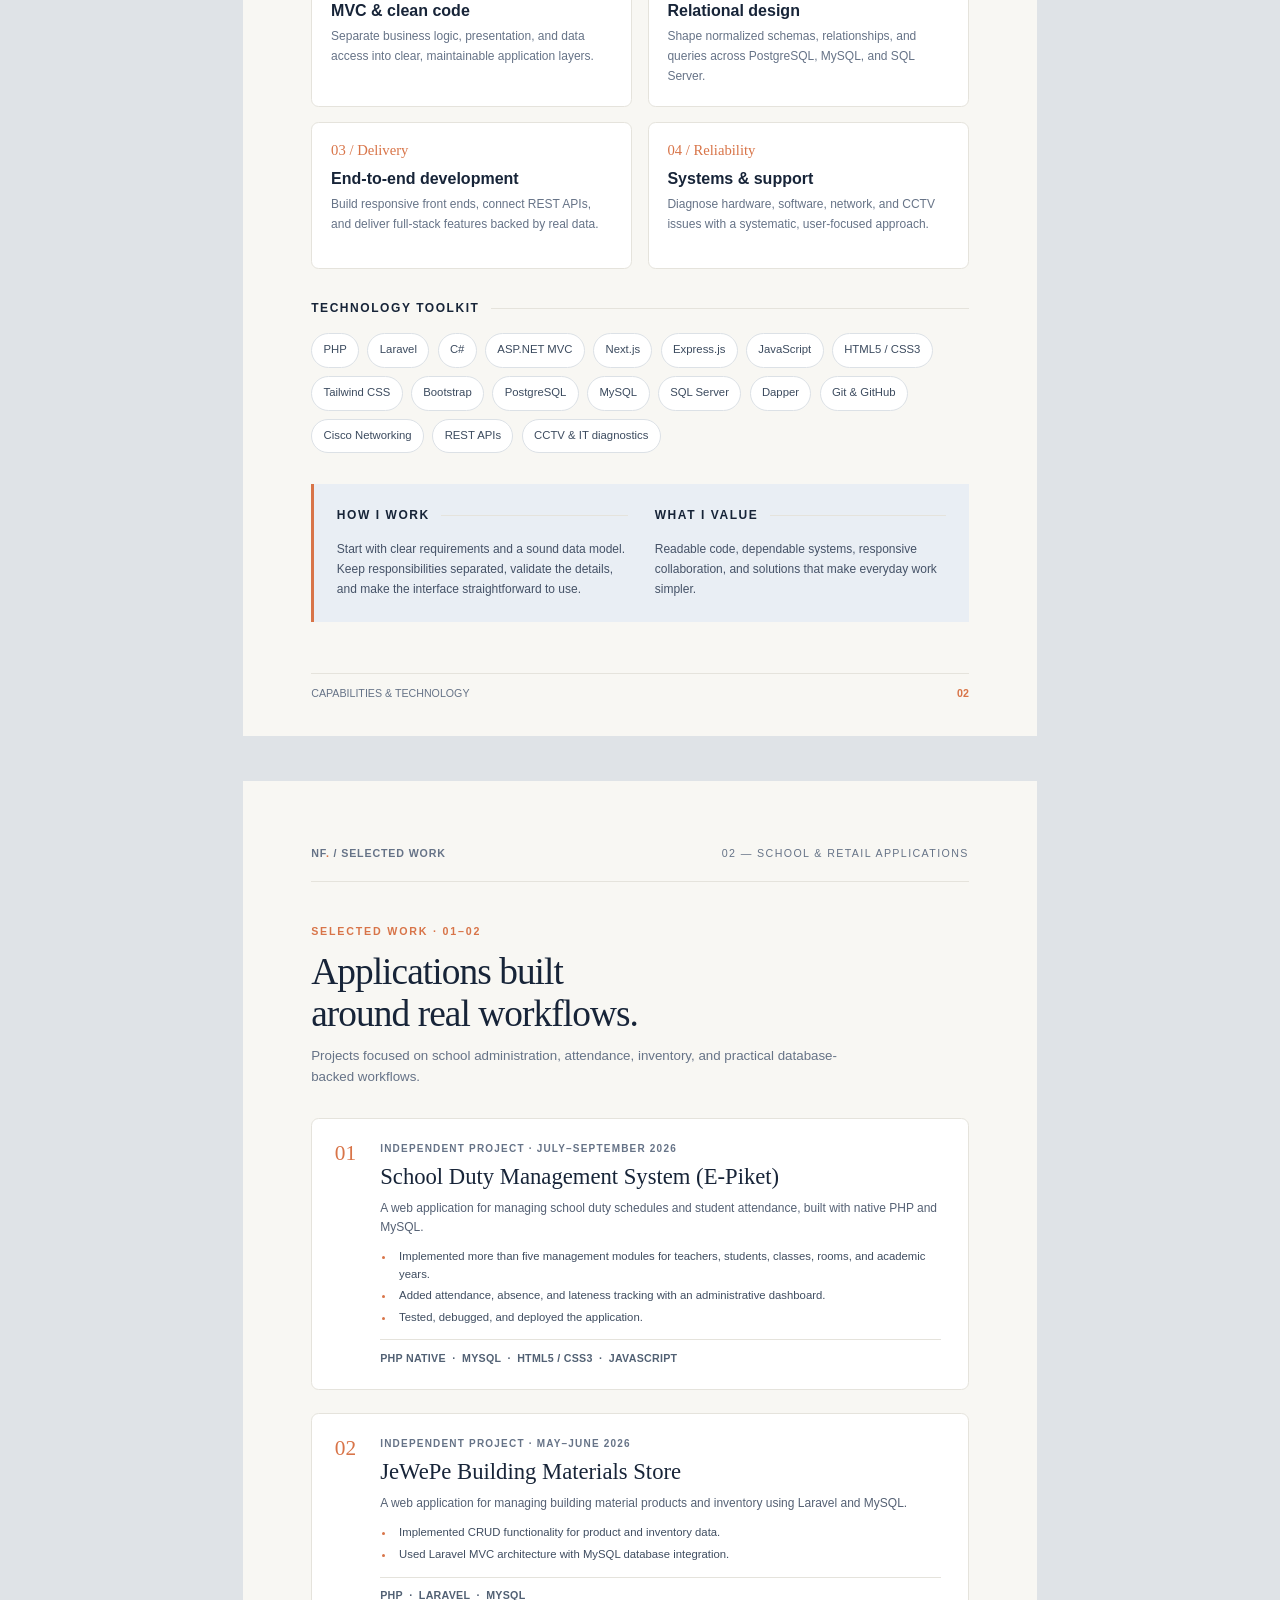
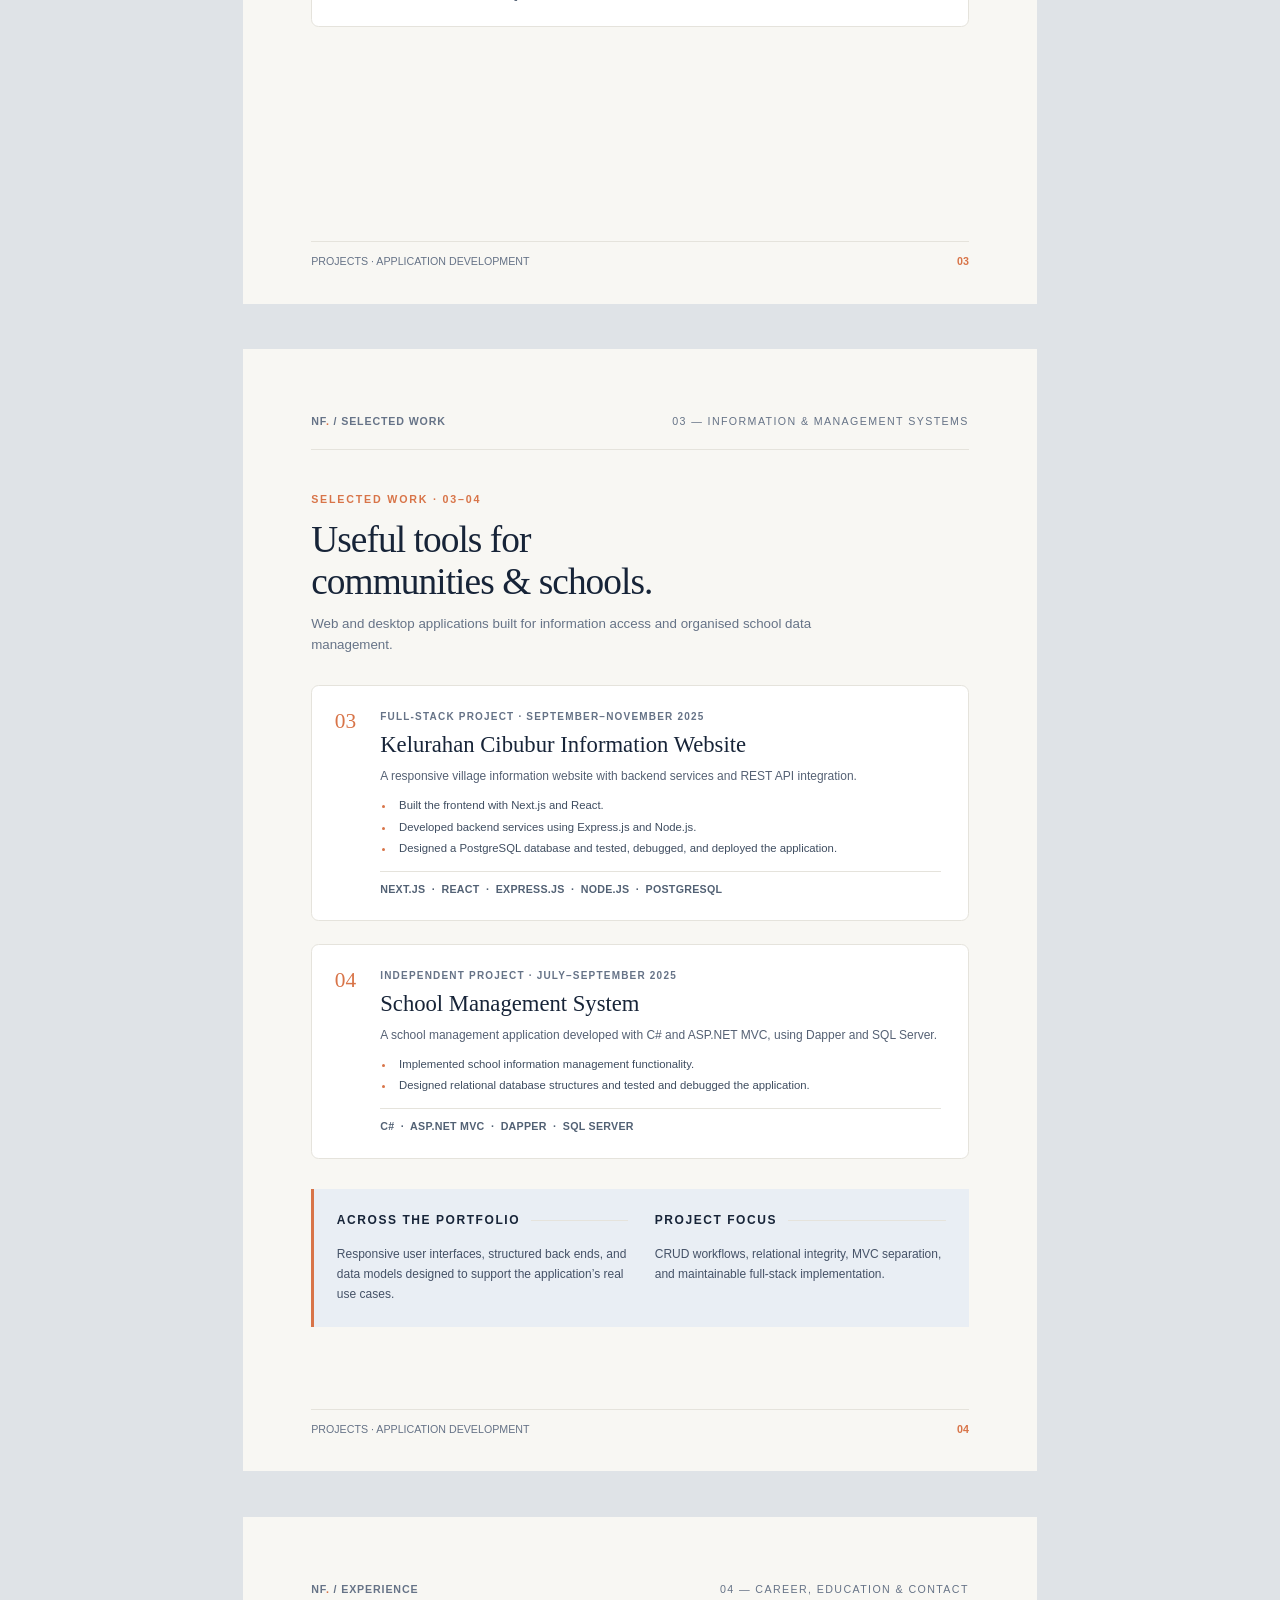
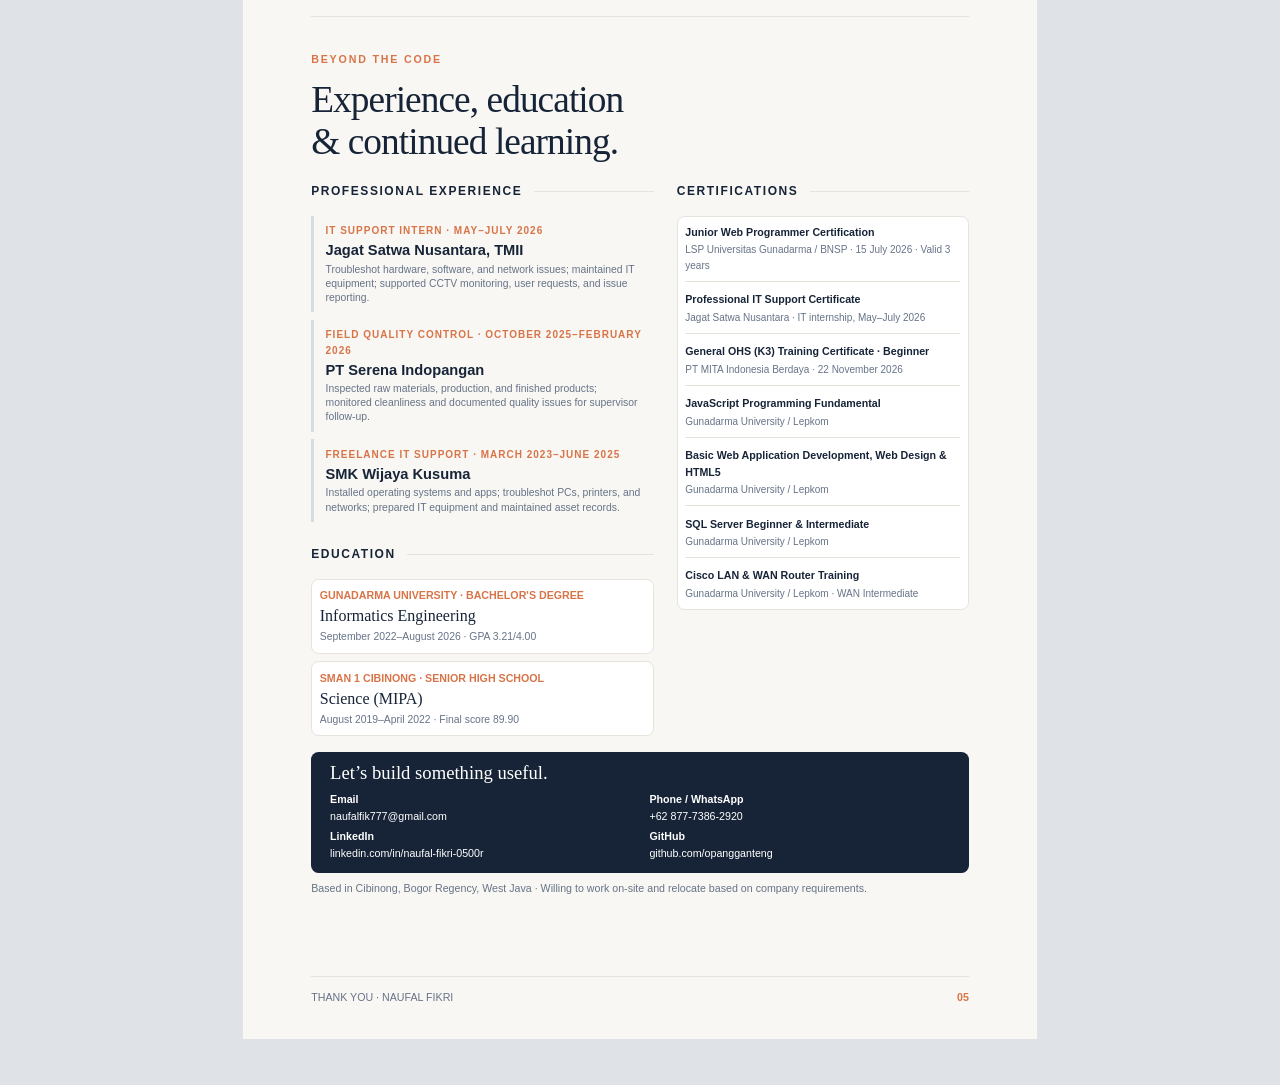
==== commit 23a8834e: "Update portfolio PDF content Co-authored-by: Copilot <223556219+Copilot@users.noreply.github.com>" ====
--- a/assets/docs/Naufal_Fikri_Portfolio_Editorial.html
+++ b/assets/docs/Naufal_Fikri_Portfolio_Editorial.html
@@ -308,6 +308,17 @@
     .contact-grid b { color: #fff; }
     .contact-link { color: #fff; }
     .closing-note { margin-top: 4mm; color: var(--muted); font-size: 8pt; }
+    .page:last-child .closing-grid { gap: 6mm; margin-top: 5mm; }
+    .page:last-child .timeline { gap: 2mm; }
+    .page:last-child .experience { padding: 2mm 3mm; }
+    .page:last-child .experience p { font-size: 7.8pt; line-height: 1.35; }
+    .page:last-child .education-card, .page:last-child .cert-list { padding: 2mm; }
+    .page:last-child .education-card h3 { margin: 1mm 0; font-size: 12pt; }
+    .page:last-child .education-card p { font-size: 7.8pt; }
+    .page:last-child .contact-panel { margin-top: 4mm; padding: 3mm 5mm; }
+    .page:last-child .contact-panel h3 { margin-bottom: 2mm; font-size: 14pt; }
+    .page:last-child .contact-grid { gap: 1mm 5mm; }
+    .page:last-child .closing-note { margin-top: 2mm; }
 
     @page { size: A4; margin: 0; }
     @media print {
@@ -326,14 +337,14 @@
         <span>Selected work &amp; experience</span>
       </header>
       <div class="cover-main">
-        <p class="eyebrow">Full-stack developer · Cibinong, Indonesia</p>
+        <p class="eyebrow">Informatics Engineering graduate · Cibinong, Indonesia</p>
         <div class="cover-grid">
           <div>
             <h1>Naufal<br><span>Fikri.</span></h1>
-            <p class="role">Junior Full Stack Developer<br>&amp; Web Engineer</p>
-            <p class="intro">I build practical web applications with clear MVC architecture, thoughtful database design, and a focus on the people who use them.</p>
+            <p class="role">Informatics Engineering Graduate<br>&amp; Early-Career Candidate</p>
+            <p class="intro">A recent graduate with experience in IT support, operations, quality control, and web application development. Open to entry-level opportunities that match my education and skills.</p>
             <div class="cover-rule"></div>
-            <p class="cover-meta">Informatics Engineering graduate<br>Gunadarma University</p>
+            <p class="cover-meta">Gunadarma University · GPA 3.21/4.00<br>Available for on-site work and relocation</p>
           </div>
           <div class="portrait-frame">
             <img src="../images/naufal-fikri-formal.png" alt="Portrait of Naufal Fikri">
@@ -341,12 +352,12 @@
         </div>
       </div>
       <div class="cover-bottom">
-        <div class="cover-stat"><strong>04</strong><span>Full-stack projects</span></div>
-        <div class="cover-stat"><strong>03</strong><span>Core MVC ecosystems</span></div>
-        <div class="cover-stat"><strong>01</strong><span>Engineering degree</span></div>
+        <div class="cover-stat"><strong>04</strong><span>Application projects</span></div>
+        <div class="cover-stat"><strong>03</strong><span>Work experiences</span></div>
+        <div class="cover-stat"><strong>3.21</strong><span>GPA / 4.00</span></div>
         <div class="cover-stat"><strong>Open</strong><span>To new opportunities</span></div>
       </div>
-      <footer class="page-foot"><span>NAUFAL FIKRI · DEVELOPER PORTFOLIO</span><span class="page-number">01</span></footer>
+      <footer class="page-foot"><span>NAUFAL FIKRI · PROFESSIONAL PORTFOLIO</span><span class="page-number">01</span></footer>
     </section>
 
     <section class="page">
@@ -380,27 +391,27 @@
     </section>
 
     <section class="page">
-      <header class="page-head"><div class="wordmark">NF<b>.</b> / SELECTED WORK</div><span>02 — Full-stack applications</span></header>
+      <header class="page-head"><div class="wordmark">NF<b>.</b> / SELECTED WORK</div><span>02 — School &amp; retail applications</span></header>
       <div style="padding-top: 11mm">
         <p class="eyebrow">Selected work · 01–02</p>
         <h2>Applications built<br>around real workflows.</h2>
-        <p class="section-intro">Four end-to-end projects demonstrating full-stack delivery, practical MVC structure, and relational data modelling.</p>
+        <p class="section-intro">Projects focused on school administration, attendance, inventory, and practical database-backed workflows.</p>
         <div class="project-list">
           <article class="project">
             <div class="project-number">01</div>
-            <div class="project-type">Full-stack MVC · Public services</div>
-            <h3>Cibubur Local Government Information Website</h3>
-            <p>An integrated local-government information website with a Next.js front end, Express.js back end, and PostgreSQL schema for dynamic citizen-service content.</p>
-            <ul><li>Designed relational data for dynamic public-service information.</li><li>Built responsive layouts and a modular, component-based structure.</li><li>Connected the user experience to back-end service endpoints.</li></ul>
-            <div class="project-stack">NEXT.JS &nbsp;·&nbsp; EXPRESS.JS &nbsp;·&nbsp; POSTGRESQL &nbsp;·&nbsp; TAILWIND CSS</div>
+            <div class="project-type">Independent project · July–September 2026</div>
+            <h3>School Duty Management System (E-Piket)</h3>
+            <p>A web application for managing school duty schedules and student attendance, built with native PHP and MySQL.</p>
+            <ul><li>Implemented more than five management modules for teachers, students, classes, rooms, and academic years.</li><li>Added attendance, absence, and lateness tracking with an administrative dashboard.</li><li>Tested, debugged, and deployed the application.</li></ul>
+            <div class="project-stack">PHP NATIVE &nbsp;·&nbsp; MYSQL &nbsp;·&nbsp; HTML5 / CSS3 &nbsp;·&nbsp; JAVASCRIPT</div>
           </article>
           <article class="project">
             <div class="project-number">02</div>
-            <div class="project-type">Full-stack MVC · Education</div>
-            <h3>School Management System</h3>
-            <p>A school data management system using enterprise MVC architecture, with clear separation across business logic, Razor views, and the data layer.</p>
-            <ul><li>Implemented high-performance CRUD functionality for school master data using Dapper.</li><li>Designed a SQL Server relational schema with foreign-key constraints.</li><li>Organized responsibilities across controllers, views, and data access.</li></ul>
-            <div class="project-stack">C# &nbsp;·&nbsp; ASP.NET MVC &nbsp;·&nbsp; DAPPER &nbsp;·&nbsp; SQL SERVER</div>
+            <div class="project-type">Independent project · May–June 2026</div>
+            <h3>JeWePe Building Materials Store</h3>
+            <p>A web application for managing building material products and inventory using Laravel and MySQL.</p>
+            <ul><li>Implemented CRUD functionality for product and inventory data.</li><li>Used Laravel MVC architecture with MySQL database integration.</li></ul>
+            <div class="project-stack">PHP &nbsp;·&nbsp; LARAVEL &nbsp;·&nbsp; MYSQL</div>
           </article>
         </div>
       </div>
@@ -408,27 +419,27 @@
     </section>
 
     <section class="page">
-      <header class="page-head"><div class="wordmark">NF<b>.</b> / SELECTED WORK</div><span>03 — Full-stack applications</span></header>
+      <header class="page-head"><div class="wordmark">NF<b>.</b> / SELECTED WORK</div><span>03 — Information &amp; management systems</span></header>
       <div style="padding-top: 11mm">
         <p class="eyebrow">Selected work · 03–04</p>
-        <h2>Useful tools for<br>schools &amp; businesses.</h2>
-        <p class="section-intro">Applications that turn day-to-day operational needs into organised, database-backed workflows.</p>
+        <h2>Useful tools for<br>communities &amp; schools.</h2>
+        <p class="section-intro">Web and desktop applications built for information access and organised school data management.</p>
         <div class="project-list">
           <article class="project">
             <div class="project-number">03</div>
-            <div class="project-type">Full-stack MVC · School operations</div>
-            <h3>E-Piket: School Duty Management System</h3>
-            <p>A school duty management application built from scratch with native PHP, covering administration, duty schedules, attendance, and tardiness tracking.</p>
-            <ul><li>Delivered 5+ CRUD modules for teachers, students, classes, rooms, and academic years.</li><li>Organised weekly duty scheduling alongside absence and tardiness records.</li><li>Added an admin dashboard for monitoring school activities.</li></ul>
-            <div class="project-stack">PHP NATIVE &nbsp;·&nbsp; MYSQL &nbsp;·&nbsp; HTML5 / CSS3 &nbsp;·&nbsp; JAVASCRIPT</div>
+            <div class="project-type">Full-stack project · September–November 2025</div>
+            <h3>Kelurahan Cibubur Information Website</h3>
+            <p>A responsive village information website with backend services and REST API integration.</p>
+            <ul><li>Built the frontend with Next.js and React.</li><li>Developed backend services using Express.js and Node.js.</li><li>Designed a PostgreSQL database and tested, debugged, and deployed the application.</li></ul>
+            <div class="project-stack">NEXT.JS &nbsp;·&nbsp; REACT &nbsp;·&nbsp; EXPRESS.JS &nbsp;·&nbsp; NODE.JS &nbsp;·&nbsp; POSTGRESQL</div>
           </article>
           <article class="project">
             <div class="project-number">04</div>
-            <div class="project-type">Full-stack MVC · Retail operations</div>
-            <h3>JeWePe Building Materials Store</h3>
-            <p>A building-materials inventory and product-management application built with Laravel, supporting daily transactions and stock operations.</p>
-            <ul><li>Created a product catalogue with inventory tracking.</li><li>Implemented relational, database-backed CRUD features for daily operations.</li><li>Used Laravel MVC to separate application logic from presentation.</li></ul>
-            <div class="project-stack">LARAVEL &nbsp;·&nbsp; PHP &nbsp;·&nbsp; MYSQL &nbsp;·&nbsp; BOOTSTRAP</div>
+            <div class="project-type">Independent project · July–September 2025</div>
+            <h3>School Management System</h3>
+            <p>A school management application developed with C# and ASP.NET MVC, using Dapper and SQL Server.</p>
+            <ul><li>Implemented school information management functionality.</li><li>Designed relational database structures and tested and debugged the application.</li></ul>
+            <div class="project-stack">C# &nbsp;·&nbsp; ASP.NET MVC &nbsp;·&nbsp; DAPPER &nbsp;·&nbsp; SQL SERVER</div>
           </article>
         </div>
         <div class="approach">
@@ -448,20 +459,24 @@
           <div>
             <div class="subsection-title">Professional experience</div>
             <div class="timeline">
-              <article class="experience"><div class="role-label">IT Support · Taman Mini Indonesia Indah</div><h3>Jagat Satwa Nusantara, TMII</h3><p>Supported hardware, software, and network stability; maintained and monitored CCTV systems; managed service requests through a ticketing system; learned and applied basic occupational health and safety (K3) principles in operational areas.</p></article>
-              <article class="experience"><div class="role-label">IT Support · Educational institution</div><h3>SMK Wijaya Kusuma</h3><p>Installed and maintained operating systems and applications, and documented IT assets and computer-lab configurations.</p></article>
-              <article class="experience"><div class="role-label">Quality Control · Manufacturing</div><h3>PT Serena Indopangan</h3><p>Conducted on-site quality inspections to ensure products met specifications, while learning and applying basic occupational health and safety (K3) principles in the production area.</p></article>
+              <article class="experience"><div class="role-label">IT Support Intern · May–July 2026</div><h3>Jagat Satwa Nusantara, TMII</h3><p>Troubleshot hardware, software, and network issues; maintained IT equipment; supported CCTV monitoring, user requests, and issue reporting.</p></article>
+              <article class="experience"><div class="role-label">Field Quality Control · October 2025–February 2026</div><h3>PT Serena Indopangan</h3><p>Inspected raw materials, production, and finished products; monitored cleanliness and documented quality issues for supervisor follow-up.</p></article>
+              <article class="experience"><div class="role-label">Freelance IT Support · March 2023–June 2025</div><h3>SMK Wijaya Kusuma</h3><p>Installed operating systems and apps; troubleshot PCs, printers, and networks; prepared IT equipment and maintained asset records.</p></article>
             </div>
             <div class="subsection-title" style="margin-top: 6mm">Education</div>
-            <div class="education-card"><div class="school">GUNADARMA UNIVERSITY · BACHELOR'S DEGREE</div><h3>Informatics Engineering</h3><p>Focus: web application development, relational databases, software engineering, and IT systems support.</p></div>
+            <div class="education-card"><div class="school">GUNADARMA UNIVERSITY · BACHELOR'S DEGREE</div><h3>Informatics Engineering</h3><p>September 2022–August 2026 · GPA 3.21/4.00</p></div>
+            <div class="education-card"><div class="school">SMAN 1 CIBINONG · SENIOR HIGH SCHOOL</div><h3>Science (MIPA)</h3><p>August 2019–April 2022 · Final score 89.90</p></div>
           </div>
           <div>
             <div class="subsection-title">Certifications</div>
             <div class="cert-list">
-              <div class="cert">JavaScript Programming Fundamental<span>Core JS, logic, DOM, and async concepts</span></div>
-              <div class="cert">Building Website HTML5 &amp; Web App Design<span>Modern layouts, semantic web, and responsive UI</span></div>
-              <div class="cert">SQL Server for Beginner<span>Queries, tables, and relational integrity</span></div>
-              <div class="cert">WAN Cisco Router (Intermediate) &amp; LAN Cisco Router<span>Routing, IP subnetting, and troubleshooting</span></div>
+              <div class="cert">Junior Web Programmer Certification<span>LSP Universitas Gunadarma / BNSP · 15 July 2026 · Valid 3 years</span></div>
+              <div class="cert">Professional IT Support Certificate<span>Jagat Satwa Nusantara · IT internship, May–July 2026</span></div>
+              <div class="cert">General OHS (K3) Training Certificate · Beginner<span>PT MITA Indonesia Berdaya · 22 November 2026</span></div>
+              <div class="cert">JavaScript Programming Fundamental<span>Gunadarma University / Lepkom</span></div>
+              <div class="cert">Basic Web Application Development, Web Design &amp; HTML5<span>Gunadarma University / Lepkom</span></div>
+              <div class="cert">SQL Server Beginner &amp; Intermediate<span>Gunadarma University / Lepkom</span></div>
+              <div class="cert">Cisco LAN &amp; WAN Router Training<span>Gunadarma University / Lepkom · WAN Intermediate</span></div>
             </div>
           </div>
         </div>
@@ -474,7 +489,7 @@
             <div><b>GitHub</b><br><a class="contact-link" href="https://github.com/opangganteng">github.com/opangganteng</a></div>
           </div>
         </div>
-        <p class="closing-note">Based in Cibinong, Bogor Regency, West Java · Available for on-site, remote, or hybrid opportunities.</p>
+        <p class="closing-note">Based in Cibinong, Bogor Regency, West Java · Willing to work on-site and relocate based on company requirements.</p>
       </div>
       <footer class="page-foot"><span>THANK YOU · NAUFAL FIKRI</span><span class="page-number">05</span></footer>
     </section>
